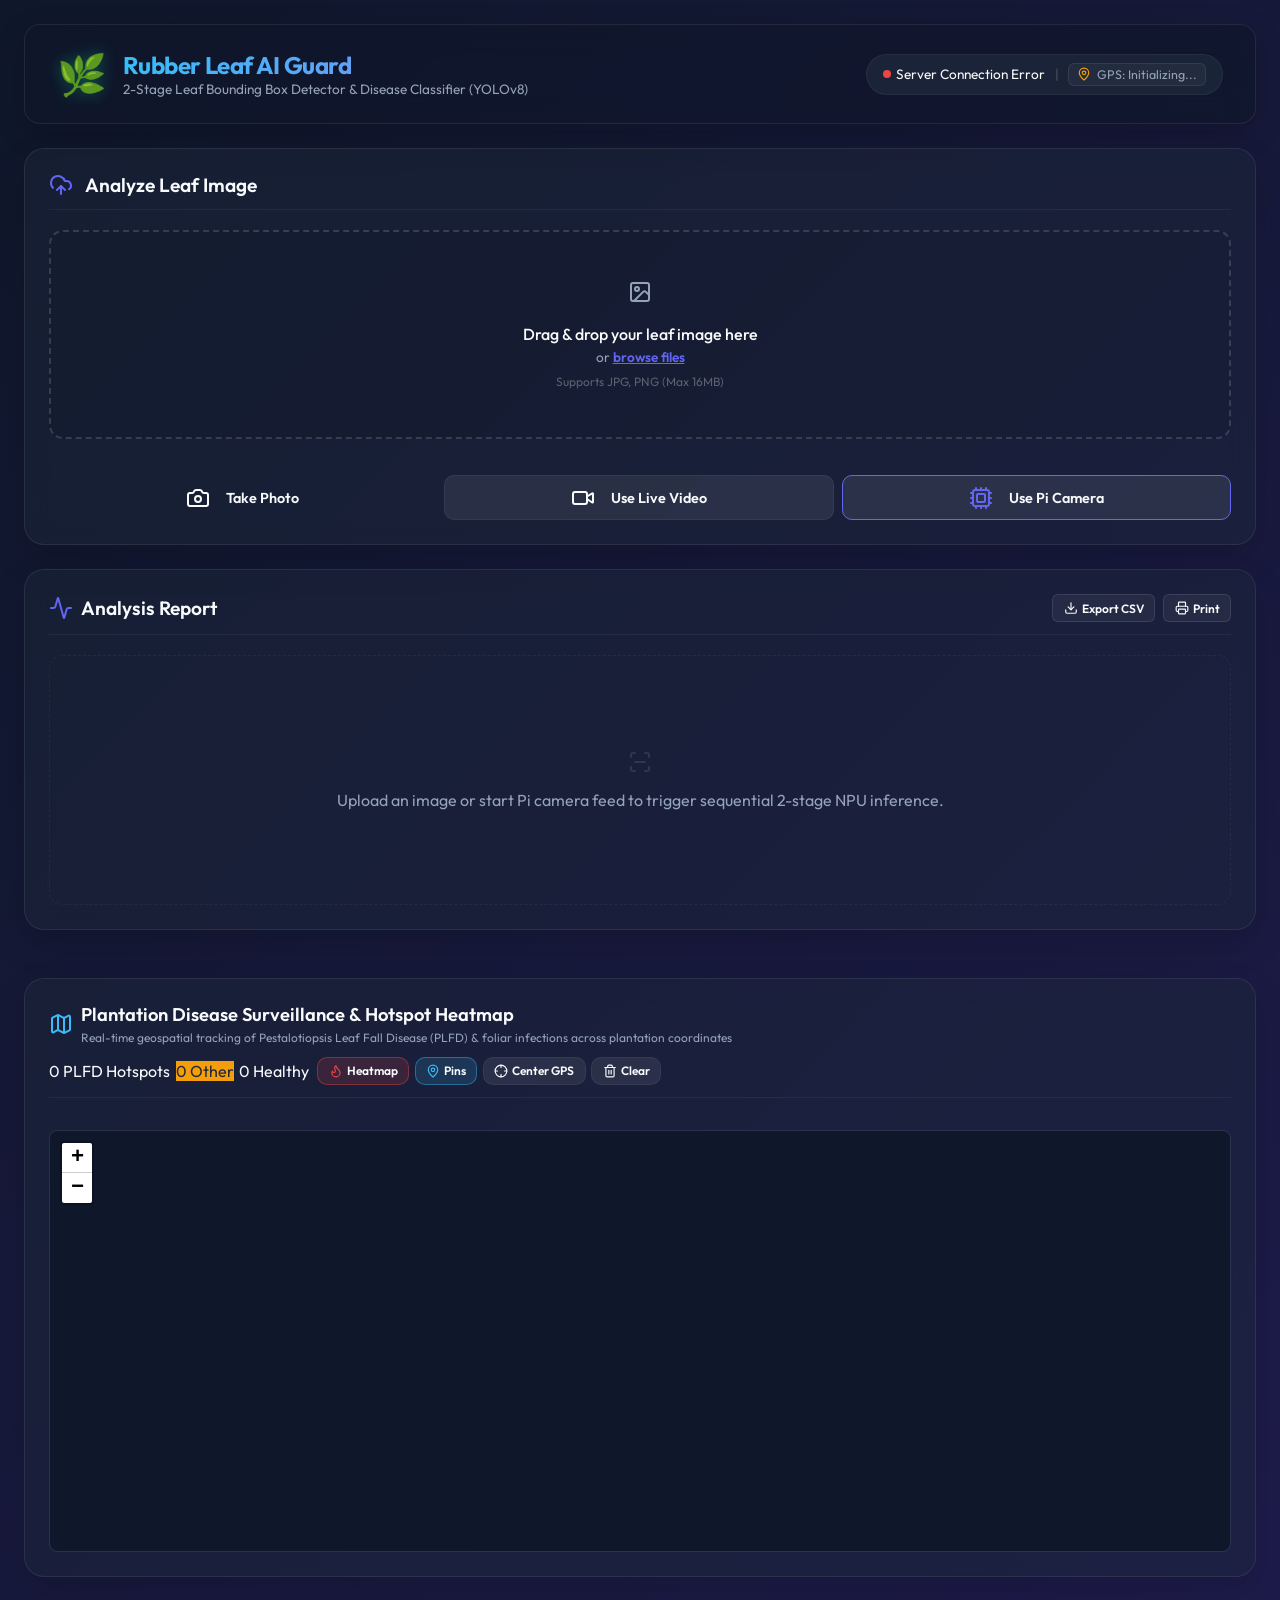
==== templates/index.html @ 8e81cf76 "feat: initial commit of two-stage rubber leaf disease detection and classification system" ====
<!DOCTYPE html>
<html lang="en">
<head>
    <meta charset="UTF-8">
    <meta name="viewport" content="width=device-width, initial-scale=1.0">
    <title>🌿 2-Stage Rubber Leaf Disease Detector & Classifier</title>
    <!-- Local Fonts -->
    <link rel="stylesheet" href="/static/fonts/fonts.css">
    <!-- Local Lucide Icons -->
    <script src="/static/js/lucide.min.js"></script>
    <link rel="stylesheet" href="/static/style.css">
    <!-- Local Leaflet Map & Heatmap CSS -->
    <link rel="stylesheet" href="/static/style-leaflet.css">
</head>
<body>
    <div class="app-container">
        <!-- Header -->
        <header class="header">
            <div class="logo-area">
                <div class="logo-icon">🌿</div>
                <div>
                    <h1>Rubber Leaf AI Guard</h1>
                    <p class="subtitle">2-Stage Leaf Bounding Box Detector & Disease Classifier (YOLOv8)</p>
                </div>
            </div>
            <div class="header-status" style="display: flex; gap: 0.6rem; align-items: center; flex-wrap: wrap;">
                <div style="display: flex; align-items: center; gap: 0.35rem;">
                    <span class="status-indicator" id="system-status-indicator"></span>
                    <span id="system-status-text">Checking model weights...</span>
                </div>
                <span style="color: rgba(255,255,255,0.2);">|</span>
                <div id="gps-status-pill" style="display: inline-flex; align-items: center; gap: 0.35rem; font-size: 0.78rem; padding: 3px 8px; border-radius: 6px; background: rgba(255,255,255,0.04); border: 1px solid rgba(255,255,255,0.08); color: var(--text-secondary);">
                    <i data-lucide="map-pin" id="gps-status-icon" style="width: 14px; height: 14px; color: #f59e0b;"></i>
                    <span id="gps-status-text">GPS: Initializing...</span>
                </div>
            </div>
        </header>

        <!-- Main Dashboard -->
        <main class="dashboard-grid">
            
            <!-- Left Card: Upload & Detection Overlay -->
            <section class="card glass upload-section">
                <div class="card-header">
                    <i data-lucide="upload-cloud" class="icon-accent"></i>
                    <h2>Analyze Leaf Image</h2>
                </div>
                
                <!-- Drag and drop zone -->
                <div class="dropzone" id="dropzone">
                    <input type="file" id="fileInput" accept="image/*" style="display: none;">
                    <div class="dropzone-content">
                        <i data-lucide="image" class="dropzone-icon"></i>
                        <p class="primary-text">Drag & drop your leaf image here</p>
                        <p class="secondary-text">or <span class="browse-btn">browse files</span></p>
                        <p class="file-limits">Supports JPG, PNG (Max 16MB)</p>
                    </div>
                </div>

                <!-- Camera Action Buttons -->
                <div class="camera-actions-panel" id="cameraActionsPanel" style="display: flex; gap: 0.5rem; flex-wrap: wrap; justify-content: center; margin-top: 1rem; width: 100%;">
                    <label class="btn btn-primary" for="cameraInput" style="cursor: pointer; margin: 0; display: inline-flex; align-items: center; justify-content: center; flex: 1; min-width: 130px;">
                        <i data-lucide="camera" style="margin-right: 0.5rem;"></i> Take Photo
                    </label>
                    <input type="file" id="cameraInput" accept="image/*" capture="environment" style="display: none;">
                    
                    <button type="button" class="btn btn-secondary" id="startCameraBtn" style="margin: 0; display: inline-flex; align-items: center; justify-content: center; flex: 1; min-width: 130px;">
                        <i data-lucide="video" style="margin-right: 0.5rem;"></i> Use Live Video
                    </button>
                    
                    <button type="button" class="btn btn-secondary" id="startPiCameraBtn" style="margin: 0; display: inline-flex; align-items: center; justify-content: center; flex: 1; min-width: 130px; border-color: var(--accent-color);">
                        <i data-lucide="cpu" style="margin-right: 0.5rem; color: var(--accent-color);"></i> Use Pi Camera
                    </button>
                </div>

                <!-- Raspberry Pi Physical Camera Feed -->
                <div class="camera-container hidden" id="piCameraContainer" style="margin-top: 1rem;">
                    <div class="video-wrapper" id="piVideoWrapper" style="position: relative; overflow: hidden; border-radius: 8px; border: 1px solid rgba(255, 255, 255, 0.1);">
                        <img id="piCameraStream" src="" alt="Pi Camera Stream" style="width: 100%; max-height: 600px; display: block; background: #000; min-height: 360px; object-fit: contain;">
                        <canvas id="piVideoCanvas" style="position: absolute; top: 0; left: 0; pointer-events: none; width: 100%; height: 100%; z-index: 10;"></canvas>
                        <!-- Floating HUD Overlay -->
                        <div id="piCameraHud" style="position: absolute; top: 10px; right: 10px; background: rgba(15, 23, 42, 0.75); border: 1px solid rgba(255,255,255,0.1); border-radius: 6px; padding: 4px 8px; font-family: monospace; font-size: 0.75rem; color: #10b981; z-index: 20; display: flex; align-items: center; gap: 0.35rem; font-weight: bold;">
                            <span class="animate-pulse" style="width: 6px; height: 6px; background: #10b981; border-radius: 50%;"></span>
                            <span>LIVE</span>
                            <span style="color: rgba(255,255,255,0.4);">|</span>
                            <span id="piCameraFpsText">-- FPS</span>
                        </div>
                    </div>
                    <div class="camera-controls" style="margin-top: 0.75rem; display: flex; gap: 0.5rem; justify-content: center; flex-wrap: wrap;">
                        <button type="button" class="btn btn-secondary" id="togglePiFullscreenBtn">
                            <i data-lucide="maximize" style="margin-right: 0.5rem;"></i> Fullscreen
                        </button>
                        <button type="button" class="btn btn-secondary" id="togglePiAutoDetectBtn">
                            <i data-lucide="play" style="margin-right: 0.5rem;"></i> Start Auto-Detect
                        </button>
                        <button type="button" class="btn btn-primary" id="capturePiBtn">
                            <i data-lucide="aperture" style="margin-right: 0.5rem;"></i> Capture from Pi
                        </button>
                        <button type="button" class="btn btn-secondary" id="stopPiCameraBtn">
                            Close Pi Feed
                        </button>
                    </div>
                    
                    <!-- Sensitivity Slider Bar -->
                    <div class="stream-settings-bar" style="margin-top: 0.75rem; display: flex; align-items: center; justify-content: space-between; background: rgba(255,255,255,0.03); border: 1px solid rgba(255,255,255,0.07); border-radius: 8px; padding: 0.5rem 0.85rem; flex-wrap: wrap; gap: 0.75rem; font-size: 0.8rem;">
                        <div style="display: flex; align-items: center; gap: 0.5rem; flex: 1; min-width: 220px;">
                            <i data-lucide="sliders" style="width: 16px; height: 16px; color: var(--accent-color);"></i>
                            <label for="confThreshold" style="white-space: nowrap; color: var(--text-secondary);">Leaf Sensitivity:</label>
                            <input type="range" id="confThreshold" min="0.05" max="0.75" step="0.05" value="0.15" style="flex: 1; accent-color: var(--accent-color); cursor: pointer;">
                            <span id="confVal" style="font-family: monospace; font-weight: bold; color: var(--accent-color); min-width: 38px;">0.15</span>
                        </div>
                    </div>
                </div>

                <!-- Live Camera Feed -->
                <div class="camera-container hidden" id="cameraContainer">
                    <div id="cameraErrorMsg" class="camera-error hidden"></div>
                    <div class="video-wrapper" id="videoWrapper" style="position: relative;">
                        <video id="videoFeed" autoplay playsinline></video>
                        <canvas id="videoCanvas" style="position: absolute; top: 0; left: 0; pointer-events: none; width: 100%; height: 100%; z-index: 10;"></canvas>
                    </div>
                    <div class="camera-controls">
                        <button type="button" class="btn btn-secondary" id="toggleFullscreenBtn">
                            <i data-lucide="maximize"></i> Fullscreen
                        </button>
                        <button type="button" class="btn btn-secondary" id="toggleLiveDetectBtn">
                            <i data-lucide="play"></i> Start Auto-Detect
                        </button>
                        <button type="button" class="btn btn-primary" id="captureBtn">
                            <i data-lucide="aperture"></i> Capture Leaf
                        </button>
                        <button type="button" class="btn btn-secondary" id="stopCameraBtn">
                            Cancel
                        </button>
                    </div>
                </div>

                <!-- Live Preview & Bounding Box Canvas -->
                <div class="preview-container hidden" id="previewContainer">
                    <div class="image-overlay-wrapper">
                        <img id="imagePreview" src="" alt="Original Leaf" style="display: block;">
                        <canvas id="bboxCanvas" style="position: absolute; top: 0; left: 0; pointer-events: none;"></canvas>
                    </div>
                    <button class="btn btn-secondary remove-btn" id="removeBtn">
                        <i data-lucide="trash-2"></i> Remove image
                    </button>
                </div>
            </section>

            <!-- Right Card: Inference & Crops Results -->
            <section class="card glass results-section">
                <div class="card-header" style="display: flex; justify-content: space-between; align-items: center; width: 100%; flex-wrap: wrap; gap: 0.5rem;">
                    <div style="display: flex; align-items: center; gap: 0.5rem;">
                        <i data-lucide="activity" class="icon-accent"></i>
                        <h2>Analysis Report</h2>
                    </div>
                    <div class="report-actions-bar" style="display: flex; gap: 0.5rem;">
                        <button type="button" class="btn btn-secondary" id="exportCsvBtn" title="Export session history to CSV" style="padding: 0.35rem 0.65rem; font-size: 0.75rem; display: inline-flex; align-items: center; gap: 0.25rem; margin: 0; background: rgba(255,255,255,0.05); border: 1px solid rgba(255,255,255,0.1); border-radius: 6px; cursor: pointer;">
                            <i data-lucide="download" style="width: 14px; height: 14px;"></i> Export CSV
                        </button>
                        <button type="button" class="btn btn-secondary" id="printReportBtn" title="Print current report" style="padding: 0.35rem 0.65rem; font-size: 0.75rem; display: inline-flex; align-items: center; gap: 0.25rem; margin: 0; background: rgba(255,255,255,0.05); border: 1px solid rgba(255,255,255,0.1); border-radius: 6px; cursor: pointer;">
                            <i data-lucide="printer" style="width: 14px; height: 14px;"></i> Print
                        </button>
                    </div>
                </div>
                
                <div class="results-placeholder" id="resultsPlaceholder">
                    <i data-lucide="scan-line" class="placeholder-icon animate-pulse"></i>
                    <p>Upload an image or start Pi camera feed to trigger sequential 2-stage NPU inference.</p>
                </div>

                <div class="results-content hidden" id="resultsContent">
                    <!-- Dynamic Summary Banner -->
                    <div class="diagnosis-summary-banner" id="diagnosisSummaryBanner">
                        <div class="summary-details">
                            <span class="label">Detection Summary</span>
                            <span class="value" id="summaryTotalText">0 Leaves Detected</span>
                        </div>
                        <div class="summary-stats-badges" id="summaryStatsBadges">
                            <!-- Populated by JS -->
                        </div>
                    </div>

                    <!-- Real-Time Hardware Performance Telemetry -->
                    <div class="telemetry-banner" id="telemetryBanner" style="display: flex; gap: 0.75rem; margin-top: 0.75rem; padding: 0.75rem 1rem; border-radius: 8px; background: rgba(255,255,255,0.03); border: 1px solid rgba(255,255,255,0.05); font-size: 0.8rem; flex-wrap: wrap;">
                        <div style="display: flex; align-items: center; gap: 0.25rem; color: var(--accent-color); font-weight: 600; width: 100%; margin-bottom: 0.25rem;">
                            <i data-lucide="gauge" style="width: 14px; height: 14px; color: var(--accent-color);"></i>
                            <span style="color: var(--accent-color); font-weight: 600;">Edge Telemetry (Hailo-8L NPU)</span>
                        </div>
                        <div class="telemetry-item" style="flex: 1; min-width: 80px;">
                            <span style="color: var(--text-secondary); display: block; font-size: 0.7rem; text-transform: uppercase; letter-spacing: 0.5px;">Stage 1 (Detect)</span>
                            <strong id="telemetryDetText" style="color: var(--text-primary); font-size: 0.9rem;">-- ms</strong>
                        </div>
                        <div class="telemetry-item" style="flex: 1; min-width: 80px; border-left: 1px solid rgba(255,255,255,0.08); padding-left: 0.75rem;">
                            <span style="color: var(--text-secondary); display: block; font-size: 0.7rem; text-transform: uppercase; letter-spacing: 0.5px;">Stage 2 (Classify)</span>
                            <strong id="telemetryClsText" style="color: var(--text-primary); font-size: 0.9rem;">-- ms</strong>
                        </div>
                        <div class="telemetry-item" style="flex: 1; min-width: 80px; border-left: 1px solid rgba(255,255,255,0.08); padding-left: 0.75rem;">
                            <span style="color: var(--text-secondary); display: block; font-size: 0.7rem; text-transform: uppercase; letter-spacing: 0.5px;">Total Latency</span>
                            <strong id="telemetryTotalText" style="color: var(--healthy-color); font-size: 0.9rem;">-- ms</strong>
                        </div>
                        <div class="telemetry-item" style="flex: 1; min-width: 80px; border-left: 1px solid rgba(255,255,255,0.08); padding-left: 0.75rem;">
                            <span style="color: var(--text-secondary); display: block; font-size: 0.7rem; text-transform: uppercase; letter-spacing: 0.5px;">Stream Rate</span>
                            <strong id="telemetryFpsText" style="color: #38bdf8; font-size: 0.9rem;">-- FPS</strong>
                        </div>
                    </div>

                    <!-- Geotagging & Field Location Banner -->
                    <div class="location-banner hidden" id="reportLocationBanner" style="display: flex; gap: 0.75rem; margin-top: 0.75rem; padding: 0.65rem 1rem; border-radius: 8px; background: rgba(56, 189, 248, 0.06); border: 1px solid rgba(56, 189, 248, 0.2); font-size: 0.8rem; align-items: center; justify-content: space-between; flex-wrap: wrap;">
                        <div style="display: flex; align-items: center; gap: 0.5rem;">
                            <i data-lucide="map-pin" style="width: 16px; height: 16px; color: #38bdf8;"></i>
                            <div>
                                <span style="color: var(--text-secondary); font-size: 0.7rem; display: block; text-transform: uppercase; letter-spacing: 0.5px;">Field Coordinates</span>
                                <strong id="reportLocationCoords" style="color: #f8fafc; font-family: monospace; font-size: 0.85rem;">--</strong>
                                <span id="reportLocationSource" style="font-size: 0.7rem; color: #38bdf8; margin-left: 0.4rem; background: rgba(56, 189, 248, 0.15); padding: 1px 6px; border-radius: 4px;"></span>
                            </div>
                        </div>
                        <a id="reportLocationMapLink" href="#" target="_blank" rel="noopener noreferrer" style="display: inline-flex; align-items: center; gap: 0.35rem; color: #38bdf8; font-size: 0.78rem; text-decoration: none; font-weight: 500; background: rgba(56, 189, 248, 0.1); padding: 0.35rem 0.65rem; border-radius: 6px; border: 1px solid rgba(56, 189, 248, 0.25); transition: all 0.2s ease;">
                            <span>View on Maps</span>
                            <i data-lucide="external-link" style="width: 12px; height: 12px;"></i>
                        </a>
                    </div>

                    <!-- Dynamic List of Leaf Diagnoses -->
                    <div class="multi-results-container" id="multiResultsContainer">
                        <!-- Populated by JS -->
                    </div>
                </div>
            </section>
        </main>

        <!-- Plantation Geospatial Heatmap Card -->
        <section class="card glass map-section" style="margin-top: 1.5rem; width: 100%;">
            <div class="card-header" style="display: flex; justify-content: space-between; align-items: center; width: 100%; flex-wrap: wrap; gap: 0.75rem;">
                <div style="display: flex; align-items: center; gap: 0.5rem;">
                    <i data-lucide="map" class="icon-accent" style="color: #38bdf8;"></i>
                    <div>
                        <h2 style="font-size: 1.15rem; margin: 0;">Plantation Disease Surveillance & Hotspot Heatmap</h2>
                        <p style="color: var(--text-secondary); font-size: 0.75rem; margin: 0.2rem 0 0 0;">
                            Real-time geospatial tracking of Pestalotiopsis Leaf Fall Disease (PLFD) & foliar infections across plantation coordinates
                        </p>
                    </div>
                </div>
                
                <!-- Map Layer Controls & Quick Stats -->
                <div class="map-controls-bar" style="display: flex; gap: 0.5rem; align-items: center; flex-wrap: wrap;">
                    <div class="map-stat-badges" style="display: flex; gap: 0.35rem;">
                        <span class="badge plfd" id="mapStatPlfd">0 PLFD Hotspots</span>
                        <span class="badge warning" id="mapStatOther" style="background-color: #f59e0b; color: #1e293b;">0 Other</span>
                        <span class="badge healthy" id="mapStatHealthy">0 Healthy</span>
                    </div>
                    
                    <div style="display: flex; gap: 0.35rem;">
                        <button type="button" class="btn btn-secondary active" id="toggleHeatmapBtn" style="padding: 0.35rem 0.65rem; font-size: 0.75rem; display: inline-flex; align-items: center; gap: 0.25rem; background: rgba(239, 68, 68, 0.15); border-color: rgba(239, 68, 68, 0.4);">
                            <i data-lucide="flame" style="width: 14px; height: 14px; color: #ef4444;"></i> Heatmap
                        </button>
                        <button type="button" class="btn btn-secondary active" id="togglePinsBtn" style="padding: 0.35rem 0.65rem; font-size: 0.75rem; display: inline-flex; align-items: center; gap: 0.25rem; background: rgba(56, 189, 248, 0.15); border-color: rgba(56, 189, 248, 0.4);">
                            <i data-lucide="map-pin" style="width: 14px; height: 14px; color: #38bdf8;"></i> Pins
                        </button>
                        <button type="button" class="btn btn-secondary" id="recenterMapBtn" title="Center on Current GPS" style="padding: 0.35rem 0.65rem; font-size: 0.75rem; display: inline-flex; align-items: center; gap: 0.25rem;">
                            <i data-lucide="crosshair" style="width: 14px; height: 14px;"></i> Center GPS
                        </button>
                        <button type="button" class="btn btn-secondary" id="clearMapBtn" title="Clear Map Markers" style="padding: 0.35rem 0.65rem; font-size: 0.75rem; display: inline-flex; align-items: center; gap: 0.25rem;">
                            <i data-lucide="trash-2" style="width: 14px; height: 14px;"></i> Clear
                        </button>
                    </div>
                </div>
            </div>
            
            <div style="position: relative; width: 100%; border-radius: 8px; overflow: hidden; border: 1px solid rgba(255, 255, 255, 0.08); margin-top: 0.75rem;">
                <div id="plantationMap" style="width: 100%; height: 420px; background: #0f172a; border-radius: 8px; z-index: 1;"></div>
                
                <!-- Offline Fallback Banner on Map -->
                <div id="mapOfflineNotice" style="position: absolute; bottom: 8px; left: 8px; z-index: 999; background: rgba(15, 23, 42, 0.85); backdrop-filter: blur(4px); border: 1px solid rgba(255,255,255,0.1); border-radius: 6px; padding: 4px 8px; font-size: 0.7rem; color: var(--text-secondary); display: flex; align-items: center; gap: 0.35rem;">
                    <i data-lucide="satellite" style="width: 12px; height: 12px; color: #38bdf8;"></i>
                    <span>Offline Vector Grid (Tiles stream when online)</span>
                </div>
            </div>
        </section>
    </div>

    <!-- Initialize icons -->
    <script>
        lucide.createIcons();
    </script>
    <!-- Leaflet & Heatmap Engine -->
    <script src="/static/js/leaflet.js"></script>
    <script src="/static/js/leaflet-heat.js"></script>
    <script src="/static/app.js"></script>
</body>
</html>
---- static/fonts/fonts.css ----
/* latin-ext */
@font-face {
  font-family: 'Outfit';
  font-style: normal;
  font-weight: 300;
  font-display: swap;
  src: url(/static/fonts/outfit_QGYvz_MVcBeNP4NJuktqQ4E.woff2) format('woff2');
  unicode-range: U+0100-02BA, U+02BD-02C5, U+02C7-02CC, U+02CE-02D7, U+02DD-02FF, U+0304, U+0308, U+0329, U+1D00-1DBF, U+1E00-1E9F, U+1EF2-1EFF, U+2020, U+20A0-20AB, U+20AD-20C0, U+2113, U+2C60-2C7F, U+A720-A7FF;
}
/* latin */
@font-face {
  font-family: 'Outfit';
  font-style: normal;
  font-weight: 300;
  font-display: swap;
  src: url(/static/fonts/outfit_QGYvz_MVcBeNP4NJtEtq.woff2) format('woff2');
  unicode-range: U+0000-00FF, U+0131, U+0152-0153, U+02BB-02BC, U+02C6, U+02DA, U+02DC, U+0304, U+0308, U+0329, U+2000-206F, U+20AC, U+2122, U+2191, U+2193, U+2212, U+2215, U+FEFF, U+FFFD;
}
/* latin-ext */
@font-face {
  font-family: 'Outfit';
  font-style: normal;
  font-weight: 400;
  font-display: swap;
  src: url(/static/fonts/outfit_QGYvz_MVcBeNP4NJuktqQ4E.woff2) format('woff2');
  unicode-range: U+0100-02BA, U+02BD-02C5, U+02C7-02CC, U+02CE-02D7, U+02DD-02FF, U+0304, U+0308, U+0329, U+1D00-1DBF, U+1E00-1E9F, U+1EF2-1EFF, U+2020, U+20A0-20AB, U+20AD-20C0, U+2113, U+2C60-2C7F, U+A720-A7FF;
}
/* latin */
@font-face {
  font-family: 'Outfit';
  font-style: normal;
  font-weight: 400;
  font-display: swap;
  src: url(/static/fonts/outfit_QGYvz_MVcBeNP4NJtEtq.woff2) format('woff2');
  unicode-range: U+0000-00FF, U+0131, U+0152-0153, U+02BB-02BC, U+02C6, U+02DA, U+02DC, U+0304, U+0308, U+0329, U+2000-206F, U+20AC, U+2122, U+2191, U+2193, U+2212, U+2215, U+FEFF, U+FFFD;
}
/* latin-ext */
@font-face {
  font-family: 'Outfit';
  font-style: normal;
  font-weight: 500;
  font-display: swap;
  src: url(/static/fonts/outfit_QGYvz_MVcBeNP4NJuktqQ4E.woff2) format('woff2');
  unicode-range: U+0100-02BA, U+02BD-02C5, U+02C7-02CC, U+02CE-02D7, U+02DD-02FF, U+0304, U+0308, U+0329, U+1D00-1DBF, U+1E00-1E9F, U+1EF2-1EFF, U+2020, U+20A0-20AB, U+20AD-20C0, U+2113, U+2C60-2C7F, U+A720-A7FF;
}
/* latin */
@font-face {
  font-family: 'Outfit';
  font-style: normal;
  font-weight: 500;
  font-display: swap;
  src: url(/static/fonts/outfit_QGYvz_MVcBeNP4NJtEtq.woff2) format('woff2');
  unicode-range: U+0000-00FF, U+0131, U+0152-0153, U+02BB-02BC, U+02C6, U+02DA, U+02DC, U+0304, U+0308, U+0329, U+2000-206F, U+20AC, U+2122, U+2191, U+2193, U+2212, U+2215, U+FEFF, U+FFFD;
}
/* latin-ext */
@font-face {
  font-family: 'Outfit';
  font-style: normal;
  font-weight: 600;
  font-display: swap;
  src: url(/static/fonts/outfit_QGYvz_MVcBeNP4NJuktqQ4E.woff2) format('woff2');
  unicode-range: U+0100-02BA, U+02BD-02C5, U+02C7-02CC, U+02CE-02D7, U+02DD-02FF, U+0304, U+0308, U+0329, U+1D00-1DBF, U+1E00-1E9F, U+1EF2-1EFF, U+2020, U+20A0-20AB, U+20AD-20C0, U+2113, U+2C60-2C7F, U+A720-A7FF;
}
/* latin */
@font-face {
  font-family: 'Outfit';
  font-style: normal;
  font-weight: 600;
  font-display: swap;
  src: url(/static/fonts/outfit_QGYvz_MVcBeNP4NJtEtq.woff2) format('woff2');
  unicode-range: U+0000-00FF, U+0131, U+0152-0153, U+02BB-02BC, U+02C6, U+02DA, U+02DC, U+0304, U+0308, U+0329, U+2000-206F, U+20AC, U+2122, U+2191, U+2193, U+2212, U+2215, U+FEFF, U+FFFD;
}
/* latin-ext */
@font-face {
  font-family: 'Outfit';
  font-style: normal;
  font-weight: 700;
  font-display: swap;
  src: url(/static/fonts/outfit_QGYvz_MVcBeNP4NJuktqQ4E.woff2) format('woff2');
  unicode-range: U+0100-02BA, U+02BD-02C5, U+02C7-02CC, U+02CE-02D7, U+02DD-02FF, U+0304, U+0308, U+0329, U+1D00-1DBF, U+1E00-1E9F, U+1EF2-1EFF, U+2020, U+20A0-20AB, U+20AD-20C0, U+2113, U+2C60-2C7F, U+A720-A7FF;
}
/* latin */
@font-face {
  font-family: 'Outfit';
  font-style: normal;
  font-weight: 700;
  font-display: swap;
  src: url(/static/fonts/outfit_QGYvz_MVcBeNP4NJtEtq.woff2) format('woff2');
  unicode-range: U+0000-00FF, U+0131, U+0152-0153, U+02BB-02BC, U+02C6, U+02DA, U+02DC, U+0304, U+0308, U+0329, U+2000-206F, U+20AC, U+2122, U+2191, U+2193, U+2212, U+2215, U+FEFF, U+FFFD;
}
/* vietnamese */
@font-face {
  font-family: 'Space Grotesk';
  font-style: normal;
  font-weight: 400;
  font-display: swap;
  src: url(/static/fonts/spacegrotesk_V8mDoQDjQSkFtoMM3T6r8E7mPb54C-s0.woff2) format('woff2');
  unicode-range: U+0102-0103, U+0110-0111, U+0128-0129, U+0168-0169, U+01A0-01A1, U+01AF-01B0, U+0300-0301, U+0303-0304, U+0308-0309, U+0323, U+0329, U+1EA0-1EF9, U+20AB;
}
/* latin-ext */
@font-face {
  font-family: 'Space Grotesk';
  font-style: normal;
  font-weight: 400;
  font-display: swap;
  src: url(/static/fonts/spacegrotesk_V8mDoQDjQSkFtoMM3T6r8E7mPb94C-s0.woff2) format('woff2');
  unicode-range: U+0100-02BA, U+02BD-02C5, U+02C7-02CC, U+02CE-02D7, U+02DD-02FF, U+0304, U+0308, U+0329, U+1D00-1DBF, U+1E00-1E9F, U+1EF2-1EFF, U+2020, U+20A0-20AB, U+20AD-20C0, U+2113, U+2C60-2C7F, U+A720-A7FF;
}
/* latin */
@font-face {
  font-family: 'Space Grotesk';
  font-style: normal;
  font-weight: 400;
  font-display: swap;
  src: url(/static/fonts/spacegrotesk_V8mDoQDjQSkFtoMM3T6r8E7mPbF4Cw.woff2) format('woff2');
  unicode-range: U+0000-00FF, U+0131, U+0152-0153, U+02BB-02BC, U+02C6, U+02DA, U+02DC, U+0304, U+0308, U+0329, U+2000-206F, U+20AC, U+2122, U+2191, U+2193, U+2212, U+2215, U+FEFF, U+FFFD;
}
/* vietnamese */
@font-face {
  font-family: 'Space Grotesk';
  font-style: normal;
  font-weight: 500;
  font-display: swap;
  src: url(/static/fonts/spacegrotesk_V8mDoQDjQSkFtoMM3T6r8E7mPb54C-s0.woff2) format('woff2');
  unicode-range: U+0102-0103, U+0110-0111, U+0128-0129, U+0168-0169, U+01A0-01A1, U+01AF-01B0, U+0300-0301, U+0303-0304, U+0308-0309, U+0323, U+0329, U+1EA0-1EF9, U+20AB;
}
/* latin-ext */
@font-face {
  font-family: 'Space Grotesk';
  font-style: normal;
  font-weight: 500;
  font-display: swap;
  src: url(/static/fonts/spacegrotesk_V8mDoQDjQSkFtoMM3T6r8E7mPb94C-s0.woff2) format('woff2');
  unicode-range: U+0100-02BA, U+02BD-02C5, U+02C7-02CC, U+02CE-02D7, U+02DD-02FF, U+0304, U+0308, U+0329, U+1D00-1DBF, U+1E00-1E9F, U+1EF2-1EFF, U+2020, U+20A0-20AB, U+20AD-20C0, U+2113, U+2C60-2C7F, U+A720-A7FF;
}
/* latin */
@font-face {
  font-family: 'Space Grotesk';
  font-style: normal;
  font-weight: 500;
  font-display: swap;
  src: url(/static/fonts/spacegrotesk_V8mDoQDjQSkFtoMM3T6r8E7mPbF4Cw.woff2) format('woff2');
  unicode-range: U+0000-00FF, U+0131, U+0152-0153, U+02BB-02BC, U+02C6, U+02DA, U+02DC, U+0304, U+0308, U+0329, U+2000-206F, U+20AC, U+2122, U+2191, U+2193, U+2212, U+2215, U+FEFF, U+FFFD;
}
/* vietnamese */
@font-face {
  font-family: 'Space Grotesk';
  font-style: normal;
  font-weight: 700;
  font-display: swap;
  src: url(/static/fonts/spacegrotesk_V8mDoQDjQSkFtoMM3T6r8E7mPb54C-s0.woff2) format('woff2');
  unicode-range: U+0102-0103, U+0110-0111, U+0128-0129, U+0168-0169, U+01A0-01A1, U+01AF-01B0, U+0300-0301, U+0303-0304, U+0308-0309, U+0323, U+0329, U+1EA0-1EF9, U+20AB;
}
/* latin-ext */
@font-face {
  font-family: 'Space Grotesk';
  font-style: normal;
  font-weight: 700;
  font-display: swap;
  src: url(/static/fonts/spacegrotesk_V8mDoQDjQSkFtoMM3T6r8E7mPb94C-s0.woff2) format('woff2');
  unicode-range: U+0100-02BA, U+02BD-02C5, U+02C7-02CC, U+02CE-02D7, U+02DD-02FF, U+0304, U+0308, U+0329, U+1D00-1DBF, U+1E00-1E9F, U+1EF2-1EFF, U+2020, U+20A0-20AB, U+20AD-20C0, U+2113, U+2C60-2C7F, U+A720-A7FF;
}
/* latin */
@font-face {
  font-family: 'Space Grotesk';
  font-style: normal;
  font-weight: 700;
  font-display: swap;
  src: url(/static/fonts/spacegrotesk_V8mDoQDjQSkFtoMM3T6r8E7mPbF4Cw.woff2) format('woff2');
  unicode-range: U+0000-00FF, U+0131, U+0152-0153, U+02BB-02BC, U+02C6, U+02DA, U+02DC, U+0304, U+0308, U+0329, U+2000-206F, U+20AC, U+2122, U+2191, U+2193, U+2212, U+2215, U+FEFF, U+FFFD;
}
---- static/style.css ----
/* Style definitions for the Rubber Leaf AI Guard Dashboard */

:root {
    --bg-gradient: linear-gradient(135deg, #0f172a 0%, #1e1b4b 100%);
    --card-bg: rgba(30, 41, 59, 0.45);
    --card-border: rgba(255, 255, 255, 0.08);
    --text-primary: #f8fafc;
    --text-secondary: #94a3b8;
    --accent-color: #6366f1;
    --accent-hover: #4f46e5;
    
    --healthy-color: #10b981;
    --diseased-color: #ef4444;
    --plfd-color: #f59e0b;
    --glow-healthy: 0 0 15px rgba(16, 185, 129, 0.25);
    --glow-diseased: 0 0 15px rgba(239, 68, 68, 0.25);
    
    --font-sans: 'Outfit', -apple-system, BlinkMacSystemFont, "Segoe UI", Roboto, sans-serif;
    --font-mono: 'Space Grotesk', monospace;
}

* {
    box-sizing: border-box;
    margin: 0;
    padding: 0;
}

body {
    background: var(--bg-gradient);
    color: var(--text-primary);
    font-family: var(--font-sans);
    min-height: 100vh;
    padding: 1.5rem;
    overflow-x: hidden;
}

.app-container {
    max-width: 1440px;
    margin: 0 auto;
    display: flex;
    flex-direction: column;
    gap: 1.5rem;
}

/* Header styling */
.header {
    display: flex;
    justify-content: space-between;
    align-items: center;
    padding: 1.5rem 2rem;
    background: rgba(15, 23, 42, 0.6);
    border: 1px solid var(--card-border);
    backdrop-filter: blur(16px);
    -webkit-backdrop-filter: blur(16px);
    border-radius: 16px;
    box-shadow: 0 10px 30px rgba(0, 0, 0, 0.2);
}

.logo-area {
    display: flex;
    align-items: center;
    gap: 1rem;
}

.logo-icon {
    font-size: 2.5rem;
    filter: drop-shadow(0 0 8px rgba(16, 185, 129, 0.4));
}

.header h1 {
    font-size: 1.5rem;
    font-weight: 700;
    letter-spacing: -0.025em;
    background: linear-gradient(90deg, #38bdf8, #818cf8);
    -webkit-background-clip: text;
    -webkit-text-fill-color: transparent;
}

.header .subtitle {
    font-size: 0.85rem;
    color: var(--text-secondary);
}

.header-status {
    display: flex;
    align-items: center;
    gap: 0.5rem;
    font-size: 0.85rem;
    background: rgba(30, 41, 59, 0.8);
    padding: 0.5rem 1rem;
    border-radius: 9999px;
    border: 1px solid rgba(255, 255, 255, 0.05);
}

.status-indicator {
    width: 8px;
    height: 8px;
    border-radius: 50%;
    background-color: #ef4444; /* Default: Red/Disconnected */
}

.status-indicator.ready {
    background-color: var(--healthy-color);
    box-shadow: 0 0 8px var(--healthy-color);
}

.status-indicator.training {
    background-color: var(--plfd-color);
    box-shadow: 0 0 8px var(--plfd-color);
    animation: pulse 1.5s infinite;
}

/* Dashboard Grid */
.dashboard-grid {
    display: grid;
    grid-template-columns: 1fr;
    gap: 1.5rem;
}

/* Card Styling */
.card {
    border-radius: 20px;
    border: 1px solid var(--card-border);
    padding: 1.5rem;
    display: flex;
    flex-direction: column;
    gap: 1.25rem;
    box-shadow: 0 15px 35px rgba(0, 0, 0, 0.15);
    transition: transform 0.3s ease, box-shadow 0.3s ease;
}

.card.glass {
    background: var(--card-bg);
    backdrop-filter: blur(12px);
    -webkit-backdrop-filter: blur(12px);
}

.card:hover {
    box-shadow: 0 20px 40px rgba(0, 0, 0, 0.25);
}

.card-header {
    display: flex;
    align-items: center;
    gap: 0.75rem;
    border-bottom: 1px solid rgba(255, 255, 255, 0.05);
    padding-bottom: 0.75rem;
}

.card-header h2 {
    font-size: 1.2rem;
    font-weight: 600;
    color: var(--text-primary);
}

.icon-accent {
    color: var(--accent-color);
}

/* Buttons */
.btn {
    display: inline-flex;
    align-items: center;
    gap: 0.5rem;
    padding: 0.6rem 1.2rem;
    border-radius: 10px;
    font-family: var(--font-sans);
    font-weight: 600;
    font-size: 0.9rem;
    cursor: pointer;
    border: none;
    transition: all 0.2s ease;
}

.btn-secondary {
    background: rgba(255, 255, 255, 0.08);
    color: var(--text-primary);
    border: 1px solid rgba(255, 255, 255, 0.05);
}

.btn-secondary:hover {
    background: rgba(255, 255, 255, 0.15);
}

/* Upload Section */
.dropzone {
    border: 2px dashed rgba(255, 255, 255, 0.15);
    border-radius: 14px;
    padding: 3rem 1.5rem;
    text-align: center;
    cursor: pointer;
    background: rgba(15, 23, 42, 0.2);
    transition: all 0.2s ease;
}

.dropzone:hover, .dropzone.dragover {
    border-color: var(--accent-color);
    background: rgba(99, 102, 241, 0.05);
}

.dropzone-icon {
    font-size: 2.5rem;
    color: var(--text-secondary);
    margin-bottom: 1rem;
}

.dropzone .primary-text {
    font-size: 1rem;
    font-weight: 500;
    margin-bottom: 0.25rem;
}

.dropzone .secondary-text {
    font-size: 0.85rem;
    color: var(--text-secondary);
    margin-bottom: 0.5rem;
}

.dropzone .browse-btn {
    color: var(--accent-color);
    text-decoration: underline;
    font-weight: 600;
}

.dropzone .file-limits {
    font-size: 0.75rem;
    color: rgba(255, 255, 255, 0.3);
}

.preview-container {
    display: flex;
    flex-direction: column;
    gap: 1.25rem;
    align-items: center;
}

.image-overlay-wrapper {
    position: relative;
    max-width: 100%;
    border-radius: 12px;
    overflow: hidden;
    border: 1px solid rgba(255, 255, 255, 0.1);
    background: rgba(0,0,0,0.2);
}

.image-overlay-wrapper img {
    max-width: 100%;
    max-height: 600px;
    display: block;
    object-fit: contain;
}

.remove-btn {
    width: fit-content;
}

.hidden {
    display: none !important;
}

/* Results Section */
.results-placeholder {
    display: flex;
    flex-direction: column;
    align-items: center;
    justify-content: center;
    text-align: center;
    padding: 4rem 1.5rem;
    color: var(--text-secondary);
    gap: 1rem;
    border: 1px dashed rgba(255, 255, 255, 0.05);
    border-radius: 14px;
    min-height: 250px;
}

.placeholder-icon {
    font-size: 3rem;
    color: rgba(255, 255, 255, 0.1);
}

.results-content {
    display: flex;
    flex-direction: column;
    gap: 1.25rem;
}

.diagnosis-banner {
    display: flex;
    justify-content: space-between;
    align-items: center;
    padding: 1.25rem 1.5rem;
    border-radius: 14px;
    background: rgba(30, 41, 59, 0.8);
    border-left: 4px solid var(--healthy-color);
    box-shadow: var(--glow-healthy);
}

.diagnosis-banner.diseased {
    border-left-color: var(--diseased-color);
    box-shadow: var(--glow-diseased);
}

.diagnosis-banner.plfd {
    border-left-color: var(--plfd-color);
    box-shadow: 0 0 15px rgba(245, 158, 11, 0.25);
}

.diagnosis-details {
    display: flex;
    flex-direction: column;
}

.diagnosis-details .label {
    font-size: 0.75rem;
    text-transform: uppercase;
    letter-spacing: 0.05em;
    color: var(--text-secondary);
}

.diagnosis-details .value {
    font-size: 1.4rem;
    font-weight: 700;
    font-family: var(--font-mono);
}

.diagnosis-badge {
    padding: 0.4rem 0.8rem;
    border-radius: 8px;
    background: rgba(255, 255, 255, 0.1);
    font-weight: 700;
    font-size: 0.95rem;
}

.stage-card {
    background: rgba(15, 23, 42, 0.3);
    border: 1px solid rgba(255, 255, 255, 0.03);
    border-radius: 14px;
    padding: 1.2rem;
    display: flex;
    flex-direction: column;
    gap: 0.75rem;
}

.stage-header {
    display: flex;
    align-items: center;
    gap: 0.75rem;
}

.stage-badge {
    background: var(--accent-color);
    color: white;
    font-size: 0.7rem;
    font-weight: 700;
    text-transform: uppercase;
    padding: 0.2rem 0.5rem;
    border-radius: 4px;
    letter-spacing: 0.05em;
}

.stage-header h3 {
    font-size: 0.95rem;
    font-weight: 600;
}

.stage-description {
    font-size: 0.8rem;
    color: var(--text-secondary);
    line-height: 1.4;
}

.crop-display {
    display: flex;
    flex-direction: column;
    gap: 0.5rem;
    background: rgba(15, 23, 42, 0.4);
    padding: 0.8rem;
    border-radius: 10px;
    border: 1px solid rgba(255, 255, 255, 0.02);
}

.crop-info {
    display: flex;
    justify-content: space-between;
    font-size: 0.75rem;
}

.crop-label {
    font-weight: 600;
    color: var(--text-primary);
}

.box-coords {
    color: var(--text-secondary);
    font-family: var(--font-mono);
}

.cropped-img-container {
    display: flex;
    justify-content: center;
    align-items: center;
    background: rgba(0, 0, 0, 0.3);
    border-radius: 8px;
    padding: 0.5rem;
    border: 1px solid rgba(255, 255, 255, 0.05);
}

.cropped-img-container img {
    max-height: 120px;
    max-width: 100%;
    object-fit: contain;
    border-radius: 4px;
}

.progress-list {
    display: flex;
    flex-direction: column;
    gap: 0.75rem;
}

.progress-item {
    display: flex;
    flex-direction: column;
    gap: 0.3rem;
}

.progress-labels {
    display: flex;
    justify-content: space-between;
    font-size: 0.8rem;
    font-weight: 500;
}

.progress-bar-bg {
    height: 8px;
    background: rgba(255, 255, 255, 0.05);
    border-radius: 9999px;
    overflow: hidden;
}

.progress-bar-fill {
    height: 100%;
    width: 0%;
    border-radius: 9999px;
    transition: width 0.8s cubic-bezier(0.16, 1, 0.3, 1);
}

.fill-healthy { background-color: var(--healthy-color); }
.fill-plfd { background-color: var(--plfd-color); }

.recommendation-card {
    display: flex;
    gap: 1rem;
    padding: 1rem;
    border-radius: 12px;
    background: rgba(99, 102, 241, 0.08);
    border: 1px solid rgba(99, 102, 241, 0.15);
}

.rec-icon {
    font-size: 1.5rem;
}

.rec-content h4 {
    font-size: 0.9rem;
    font-weight: 600;
    margin-bottom: 0.2rem;
}

.rec-content p {
    font-size: 0.8rem;
    color: var(--text-secondary);
    line-height: 1.4;
}

/* Stats Section */
.stats-grid {
    display: grid;
    grid-template-columns: repeat(4, 1fr);
    gap: 0.75rem;
}

@media (max-width: 500px) {
    .stats-grid {
        grid-template-columns: repeat(2, 1fr);
    }
}

.stat-box {
    background: rgba(15, 23, 42, 0.25);
    border: 1px solid rgba(255, 255, 255, 0.03);
    padding: 1rem 0.5rem;
    border-radius: 12px;
    text-align: center;
    display: flex;
    flex-direction: column;
    gap: 0.25rem;
}

.stat-val {
    font-family: var(--font-mono);
    font-size: 1.25rem;
    font-weight: 700;
}

.stat-lbl {
    font-size: 0.7rem;
    color: var(--text-secondary);
    text-transform: uppercase;
    letter-spacing: 0.02em;
}

.dataset-info {
    font-size: 0.75rem;
    color: var(--text-secondary);
    background: rgba(255, 255, 255, 0.02);
    border: 1px solid rgba(255, 255, 255, 0.03);
    border-radius: 8px;
    padding: 0.6rem 0.8rem;
    line-height: 1.4;
}

/* Kaggle Guide Section */
.kaggle-guide-content {
    display: flex;
    flex-direction: column;
    gap: 1rem;
}

.guide-intro {
    font-size: 0.85rem;
    color: var(--text-secondary);
    line-height: 1.5;
}

.guide-intro strong {
    color: var(--text-primary);
}

.steps-list {
    list-style: none;
    display: flex;
    flex-direction: column;
    gap: 0.85rem;
}

.steps-list li {
    display: flex;
    gap: 0.75rem;
    align-items: flex-start;
}

.step-num {
    display: flex;
    align-items: center;
    justify-content: center;
    min-width: 22px;
    height: 22px;
    background: var(--accent-color);
    color: white;
    font-weight: 700;
    font-size: 0.75rem;
    border-radius: 50%;
    font-family: var(--font-mono);
}

.step-text {
    font-size: 0.8rem;
    color: var(--text-secondary);
    line-height: 1.4;
}

.step-text strong {
    color: var(--text-primary);
    display: block;
    margin-bottom: 0.1rem;
}

.step-text code {
    background: rgba(0, 0, 0, 0.3);
    padding: 0.1rem 0.3rem;
    border-radius: 4px;
    font-family: var(--font-mono);
    font-size: 0.75rem;
    color: #f43f5e;
}

/* Keyframe animations */
@keyframes pulse {
    0%, 100% { opacity: 1; }
    50% { opacity: 0.4; }
}

.animate-pulse {
    animation: pulse 2s cubic-bezier(0.4, 0, 0.6, 1) infinite;
}

/* Embedded Camera Scanner Styles */
.camera-container {
    display: flex;
    flex-direction: column;
    gap: 1rem;
    width: 100%;
}

.video-wrapper {
    position: relative;
    border-radius: 12px;
    overflow: hidden;
    border: 1px solid var(--card-border);
    background: #000000;
    width: 100%;
}

.video-wrapper video {
    width: 100%;
    max-height: 600px;
    display: block;
    object-fit: cover;
}

.camera-controls {
    display: flex;
    gap: 1rem;
    justify-content: center;
}

.camera-error {
    background: rgba(239, 68, 68, 0.15);
    border: 1px solid rgba(239, 68, 68, 0.3);
    color: #fca5a5;
    padding: 1.2rem;
    border-radius: 12px;
    font-size: 0.85rem;
    line-height: 1.5;
    display: flex;
    flex-direction: column;
    gap: 0.5rem;
    text-align: left;
}

.camera-error h4 {
    font-weight: 700;
    color: #f8fafc;
    display: flex;
    align-items: center;
    gap: 0.5rem;
    font-size: 0.95rem;
}

.camera-error code {
    background: rgba(0, 0, 0, 0.4);
    padding: 0.15rem 0.35rem;
    border-radius: 4px;
    font-family: var(--font-mono);
    font-size: 0.75rem;
    color: #ef4444;
}

.camera-error ul {
    margin-left: 1.25rem;
    margin-top: 0.25rem;
    display: flex;
    flex-direction: column;
    gap: 0.35rem;
}

/* Multi-leaf results card styles */
.diagnosis-summary-banner {
    display: flex;
    justify-content: space-between;
    align-items: center;
    padding: 1rem 1.25rem;
    border-radius: 12px;
    background: rgba(30, 41, 59, 0.7);
    border: 1px solid var(--card-border);
    margin-bottom: 1rem;
    box-shadow: 0 4px 15px rgba(0, 0, 0, 0.1);
}

.summary-details {
    display: flex;
    flex-direction: column;
}

.summary-details .label {
    font-size: 0.7rem;
    text-transform: uppercase;
    letter-spacing: 0.05em;
    color: var(--text-secondary);
}

.summary-details .value {
    font-size: 1.15rem;
    font-weight: 700;
}

.summary-stats-badges {
    display: flex;
    gap: 0.5rem;
}

.summary-stats-badges .badge {
    padding: 0.25rem 0.6rem;
    border-radius: 6px;
    font-size: 0.75rem;
    font-weight: 700;
    text-transform: uppercase;
}

.summary-stats-badges .badge.healthy {
    background: rgba(16, 185, 129, 0.15);
    color: var(--healthy-color);
    border: 1px solid rgba(16, 185, 129, 0.3);
}

.summary-stats-badges .badge.plfd {
    background: rgba(239, 68, 68, 0.15);
    color: var(--diseased-color);
    border: 1px solid rgba(239, 68, 68, 0.3);
}

.multi-results-container {
    display: flex;
    flex-direction: column;
    gap: 1rem;
}

.leaf-result-card {
    background: rgba(15, 23, 42, 0.3);
    border: 1px solid rgba(255, 255, 255, 0.05);
    border-radius: 14px;
    padding: 1rem;
    display: flex;
    flex-direction: column;
    gap: 0.75rem;
    transition: transform 0.2s ease, box-shadow 0.2s ease;
}

.leaf-result-card:hover {
    transform: translateY(-2px);
    border-color: rgba(99, 102, 241, 0.25);
    box-shadow: 0 5px 15px rgba(0, 0, 0, 0.15);
}

.leaf-card-header {
    display: flex;
    justify-content: space-between;
    align-items: center;
    border-bottom: 1px solid rgba(255, 255, 255, 0.05);
    padding-bottom: 0.5rem;
}

.leaf-index-badge {
    font-weight: 700;
    font-family: var(--font-mono);
    color: var(--accent-color);
    font-size: 0.9rem;
}

.leaf-card-body {
    display: grid;
    grid-template-columns: 100px 1fr;
    gap: 1rem;
    align-items: center;
}

@media (max-width: 450px) {
    .leaf-card-body {
        grid-template-columns: 1fr;
    }
}

.leaf-thumbnail-container {
    display: flex;
    justify-content: center;
    align-items: center;
    background: rgba(0, 0, 0, 0.3);
    border-radius: 8px;
    border: 1px solid rgba(255, 255, 255, 0.05);
    padding: 0.25rem;
    height: 90px;
    overflow: hidden;
}

.leaf-thumbnail-container img {
    max-height: 100%;
    max-width: 100%;
    object-fit: contain;
    border-radius: 4px;
}

.leaf-diagnosis-details {
    display: flex;
    flex-direction: column;
    gap: 0.5rem;
}

.leaf-recommendation {
    display: flex;
    gap: 0.5rem;
    padding: 0.5rem 0.75rem;
    border-radius: 8px;
    background: rgba(255, 255, 255, 0.02);
    border: 1px solid rgba(255, 255, 255, 0.03);
    align-items: center;
}

.leaf-recommendation .rec-icon {
    font-size: 1rem;
}

.leaf-recommendation p {
    font-size: 0.75rem;
    color: var(--text-secondary);
    line-height: 1.3;
}

/* Inference Settings Panel Styles */
.settings-panel {
    background: rgba(15, 23, 42, 0.35);
    border: 1px solid rgba(255, 255, 255, 0.05);
    border-radius: 12px;
    padding: 1rem;
    margin-bottom: 1rem;
}

.settings-title {
    display: flex;
    align-items: center;
    gap: 0.5rem;
    font-size: 0.85rem;
    font-weight: 600;
    color: var(--text-primary);
    margin-bottom: 0.75rem;
    text-transform: uppercase;
    letter-spacing: 0.03em;
    border-bottom: 1px solid rgba(255, 255, 255, 0.05);
    padding-bottom: 0.5rem;
}

.settings-grid {
    display: grid;
    grid-template-columns: 1fr 1fr;
    gap: 1rem;
}

@media (max-width: 480px) {
    .settings-grid {
        grid-template-columns: 1fr;
    }
}

.setting-item {
    display: flex;
    flex-direction: column;
    gap: 0.4rem;
}

.setting-label-row {
    display: flex;
    justify-content: space-between;
    align-items: center;
    font-size: 0.8rem;
    color: var(--text-secondary);
    font-weight: 500;
}

.setting-label {
    font-size: 0.8rem;
    color: var(--text-secondary);
    font-weight: 500;
}

.setting-val {
    font-family: var(--font-mono);
    color: var(--accent-color);
    font-weight: 700;
}

.slider-input {
    -webkit-appearance: none;
    appearance: none;
    width: 100%;
    height: 6px;
    border-radius: 9999px;
    background: rgba(255, 255, 255, 0.1);
    outline: none;
    transition: background 0.15s ease;
}

.slider-input:hover {
    background: rgba(255, 255, 255, 0.15);
}

.slider-input::-webkit-slider-thumb {
    -webkit-appearance: none;
    appearance: none;
    width: 16px;
    height: 16px;
    border-radius: 50%;
    background: var(--accent-color);
    cursor: pointer;
    box-shadow: 0 0 8px var(--accent-color);
    transition: transform 0.1s ease;
}

.slider-input::-webkit-slider-thumb:hover {
    transform: scale(1.2);
}

.select-input {
    background: rgba(15, 23, 42, 0.6);
    color: var(--text-primary);
    border: 1px solid rgba(255, 255, 255, 0.1);
    border-radius: 8px;
    padding: 0.4rem 0.6rem;
    font-family: var(--font-sans);
    font-size: 0.8rem;
    outline: none;
    cursor: pointer;
    transition: border-color 0.2s ease;
}

.select-input:focus, .select-input:hover {
    border-color: var(--accent-color);
}

/* Ignored leaf card variant */
.leaf-result-card.ignored {
    border-left: 4px solid var(--text-secondary);
    opacity: 0.85;
}

.badge.ignored {
    background: rgba(148, 163, 184, 0.15);
    color: var(--text-secondary);
    border: 1px solid rgba(148, 163, 184, 0.3);
}

/* Live Detection Button Styling */
#toggleLiveDetectBtn.active {
    background: rgba(239, 68, 68, 0.2);
    border-color: rgba(239, 68, 68, 0.4);
    color: var(--diseased-color);
    box-shadow: 0 0 10px rgba(239, 68, 68, 0.15);
}

/* Fullscreen Camera Styles */
.video-wrapper.fullscreen {
    position: fixed !important;
    top: 0 !important;
    left: 0 !important;
    width: 100vw !important;
    height: 100vh !important;
    max-width: 100vw !important;
    max-height: 100vh !important;
    z-index: 99999 !important;
    border-radius: 0 !important;
    margin: 0 !important;
    background: #000000 !important;
}

#piVideoWrapper:fullscreen {
    display: flex !important;
    align-items: center !important;
    justify-content: center !important;
    background: #000 !important;
    width: 100vw !important;
    height: 100vh !important;
}

#piVideoWrapper:fullscreen img {
    width: 100vw !important;
    height: 100vh !important;
    max-height: 100vh !important;
    object-fit: contain !important;
}

.video-wrapper.fullscreen video {
    width: 100% !important;
    height: 100% !important;
    max-height: 100vh !important;
    object-fit: contain !important; /* Preserves full uncropped camera aspect ratio */
}

.video-wrapper.fullscreen canvas {
    width: 100% !important;
    height: 100% !important;
}

/* Floating controls on top of fullscreen video */
.camera-container.fullscreen-active .camera-controls {
    position: fixed !important;
    bottom: 2rem !important;
    left: 50% !important;
    transform: translateX(-50%) !important;
    z-index: 100000 !important;
    background: rgba(15, 23, 42, 0.85) !important;
    padding: 0.75rem 1.25rem !important;
    border-radius: 9999px !important;
    border: 1px solid rgba(255, 255, 255, 0.15) !important;
    backdrop-filter: blur(8px) !important;
    -webkit-backdrop-filter: blur(8px) !important;
    box-shadow: 0 10px 30px rgba(0, 0, 0, 0.5) !important;
    width: max-content !important;
    max-width: 90vw !important;
    display: flex !important;
    gap: 0.75rem !important;
    justify-content: center !important;
    align-items: center !important;
}

/* ==========================================================================
   Comprehensive Smartphone & Tablet Responsive Optimization
   ========================================================================== */
@media (max-width: 768px) {
    body {
        padding: 0.75rem;
    }

    .app-container {
        gap: 1rem;
    }

    /* Stack header neatly on phones */
    .header {
        flex-direction: column;
        align-items: flex-start;
        padding: 1rem 1.25rem;
        gap: 0.85rem;
    }

    .header-status {
        width: 100%;
        justify-content: space-between;
        font-size: 0.75rem;
        padding: 0.4rem 0.8rem;
    }

    .header h1 {
        font-size: 1.25rem;
    }

    .logo-icon {
        font-size: 2rem;
    }

    /* Optimize cards for smaller touch screens */
    .card {
        padding: 1rem;
        border-radius: 14px;
        gap: 1rem;
    }

    .card-header h2 {
        font-size: 1.05rem;
    }

    /* Touch-friendly buttons */
    .btn {
        padding: 0.6rem 1rem;
        font-size: 0.85rem;
        min-height: 42px;
    }

    .camera-actions-panel {
        flex-direction: column;
        gap: 0.6rem;
    }

    .camera-actions-panel .btn {
        width: 100%;
        min-width: 100%;
    }

    /* Map section responsive adjustments */
    .map-section .card-header {
        flex-direction: column;
        align-items: flex-start;
        gap: 0.6rem;
    }

    .map-controls-bar {
        width: 100%;
        display: flex;
        flex-direction: column;
        align-items: stretch;
        gap: 0.5rem;
    }

    .map-stat-badges {
        width: 100%;
        display: flex;
        justify-content: space-between;
    }

    #plantationMap {
        height: 320px !important;
    }

    .diagnosis-summary-banner {
        flex-direction: column;
        align-items: flex-start;
        gap: 0.6rem;
    }

    .summary-stats-badges {
        width: 100%;
        justify-content: flex-start;
        flex-wrap: wrap;
    }
}
---- static/style-leaflet.css ----
/* required styles */

.leaflet-pane,
.leaflet-tile,
.leaflet-marker-icon,
.leaflet-marker-shadow,
.leaflet-tile-container,
.leaflet-pane > svg,
.leaflet-pane > canvas,
.leaflet-zoom-box,
.leaflet-image-layer,
.leaflet-layer {
	position: absolute;
	left: 0;
	top: 0;
	}
.leaflet-container {
	overflow: hidden;
	}
.leaflet-tile,
.leaflet-marker-icon,
.leaflet-marker-shadow {
	-webkit-user-select: none;
	   -moz-user-select: none;
	        user-select: none;
	  -webkit-user-drag: none;
	}
/* Prevents IE11 from highlighting tiles in blue */
.leaflet-tile::selection {
	background: transparent;
}
/* Safari renders non-retina tile on retina better with this, but Chrome is worse */
.leaflet-safari .leaflet-tile {
	image-rendering: -webkit-optimize-contrast;
	}
/* hack that prevents hw layers "stretching" when loading new tiles */
.leaflet-safari .leaflet-tile-container {
	width: 1600px;
	height: 1600px;
	-webkit-transform-origin: 0 0;
	}
.leaflet-marker-icon,
.leaflet-marker-shadow {
	display: block;
	}
/* .leaflet-container svg: reset svg max-width decleration shipped in Joomla! (joomla.org) 3.x */
/* .leaflet-container img: map is broken in FF if you have max-width: 100% on tiles */
.leaflet-container .leaflet-overlay-pane svg {
	max-width: none !important;
	max-height: none !important;
	}
.leaflet-container .leaflet-marker-pane img,
.leaflet-container .leaflet-shadow-pane img,
.leaflet-container .leaflet-tile-pane img,
.leaflet-container img.leaflet-image-layer,
.leaflet-container .leaflet-tile {
	max-width: none !important;
	max-height: none !important;
	width: auto;
	padding: 0;
	}

.leaflet-container img.leaflet-tile {
	/* See: https://bugs.chromium.org/p/chromium/issues/detail?id=600120 */
	mix-blend-mode: plus-lighter;
}

.leaflet-container.leaflet-touch-zoom {
	-ms-touch-action: pan-x pan-y;
	touch-action: pan-x pan-y;
	}
.leaflet-container.leaflet-touch-drag {
	-ms-touch-action: pinch-zoom;
	/* Fallback for FF which doesn't support pinch-zoom */
	touch-action: none;
	touch-action: pinch-zoom;
}
.leaflet-container.leaflet-touch-drag.leaflet-touch-zoom {
	-ms-touch-action: none;
	touch-action: none;
}
.leaflet-container {
	-webkit-tap-highlight-color: transparent;
}
.leaflet-container a {
	-webkit-tap-highlight-color: rgba(51, 181, 229, 0.4);
}
.leaflet-tile {
	filter: inherit;
	visibility: hidden;
	}
.leaflet-tile-loaded {
	visibility: inherit;
	}
.leaflet-zoom-box {
	width: 0;
	height: 0;
	-moz-box-sizing: border-box;
	     box-sizing: border-box;
	z-index: 800;
	}
/* workaround for https://bugzilla.mozilla.org/show_bug.cgi?id=888319 */
.leaflet-overlay-pane svg {
	-moz-user-select: none;
	}

.leaflet-pane         { z-index: 400; }

.leaflet-tile-pane    { z-index: 200; }
.leaflet-overlay-pane { z-index: 400; }
.leaflet-shadow-pane  { z-index: 500; }
.leaflet-marker-pane  { z-index: 600; }
.leaflet-tooltip-pane   { z-index: 650; }
.leaflet-popup-pane   { z-index: 700; }

.leaflet-map-pane canvas { z-index: 100; }
.leaflet-map-pane svg    { z-index: 200; }

.leaflet-vml-shape {
	width: 1px;
	height: 1px;
	}
.lvml {
	behavior: url(#default#VML);
	display: inline-block;
	position: absolute;
	}


/* control positioning */

.leaflet-control {
	position: relative;
	z-index: 800;
	pointer-events: visiblePainted; /* IE 9-10 doesn't have auto */
	pointer-events: auto;
	}
.leaflet-top,
.leaflet-bottom {
	position: absolute;
	z-index: 1000;
	pointer-events: none;
	}
.leaflet-top {
	top: 0;
	}
.leaflet-right {
	right: 0;
	}
.leaflet-bottom {
	bottom: 0;
	}
.leaflet-left {
	left: 0;
	}
.leaflet-control {
	float: left;
	clear: both;
	}
.leaflet-right .leaflet-control {
	float: right;
	}
.leaflet-top .leaflet-control {
	margin-top: 10px;
	}
.leaflet-bottom .leaflet-control {
	margin-bottom: 10px;
	}
.leaflet-left .leaflet-control {
	margin-left: 10px;
	}
.leaflet-right .leaflet-control {
	margin-right: 10px;
	}


/* zoom and fade animations */

.leaflet-fade-anim .leaflet-popup {
	opacity: 0;
	-webkit-transition: opacity 0.2s linear;
	   -moz-transition: opacity 0.2s linear;
	        transition: opacity 0.2s linear;
	}
.leaflet-fade-anim .leaflet-map-pane .leaflet-popup {
	opacity: 1;
	}
.leaflet-zoom-animated {
	-webkit-transform-origin: 0 0;
	    -ms-transform-origin: 0 0;
	        transform-origin: 0 0;
	}
svg.leaflet-zoom-animated {
	will-change: transform;
}

.leaflet-zoom-anim .leaflet-zoom-animated {
	-webkit-transition: -webkit-transform 0.25s cubic-bezier(0,0,0.25,1);
	   -moz-transition:    -moz-transform 0.25s cubic-bezier(0,0,0.25,1);
	        transition:         transform 0.25s cubic-bezier(0,0,0.25,1);
	}
.leaflet-zoom-anim .leaflet-tile,
.leaflet-pan-anim .leaflet-tile {
	-webkit-transition: none;
	   -moz-transition: none;
	        transition: none;
	}

.leaflet-zoom-anim .leaflet-zoom-hide {
	visibility: hidden;
	}


/* cursors */

.leaflet-interactive {
	cursor: pointer;
	}
.leaflet-grab {
	cursor: -webkit-grab;
	cursor:    -moz-grab;
	cursor:         grab;
	}
.leaflet-crosshair,
.leaflet-crosshair .leaflet-interactive {
	cursor: crosshair;
	}
.leaflet-popup-pane,
.leaflet-control {
	cursor: auto;
	}
.leaflet-dragging .leaflet-grab,
.leaflet-dragging .leaflet-grab .leaflet-interactive,
.leaflet-dragging .leaflet-marker-draggable {
	cursor: move;
	cursor: -webkit-grabbing;
	cursor:    -moz-grabbing;
	cursor:         grabbing;
	}

/* marker & overlays interactivity */
.leaflet-marker-icon,
.leaflet-marker-shadow,
.leaflet-image-layer,
.leaflet-pane > svg path,
.leaflet-tile-container {
	pointer-events: none;
	}

.leaflet-marker-icon.leaflet-interactive,
.leaflet-image-layer.leaflet-interactive,
.leaflet-pane > svg path.leaflet-interactive,
svg.leaflet-image-layer.leaflet-interactive path {
	pointer-events: visiblePainted; /* IE 9-10 doesn't have auto */
	pointer-events: auto;
	}

/* visual tweaks */

.leaflet-container {
	background: #ddd;
	outline-offset: 1px;
	}
.leaflet-container a {
	color: #0078A8;
	}
.leaflet-zoom-box {
	border: 2px dotted #38f;
	background: rgba(255,255,255,0.5);
	}


/* general typography */
.leaflet-container {
	font-family: "Helvetica Neue", Arial, Helvetica, sans-serif;
	font-size: 12px;
	font-size: 0.75rem;
	line-height: 1.5;
	}


/* general toolbar styles */

.leaflet-bar {
	box-shadow: 0 1px 5px rgba(0,0,0,0.65);
	border-radius: 4px;
	}
.leaflet-bar a {
	background-color: #fff;
	border-bottom: 1px solid #ccc;
	width: 26px;
	height: 26px;
	line-height: 26px;
	display: block;
	text-align: center;
	text-decoration: none;
	color: black;
	}
.leaflet-bar a,
.leaflet-control-layers-toggle {
	background-position: 50% 50%;
	background-repeat: no-repeat;
	display: block;
	}
.leaflet-bar a:hover,
.leaflet-bar a:focus {
	background-color: #f4f4f4;
	}
.leaflet-bar a:first-child {
	border-top-left-radius: 4px;
	border-top-right-radius: 4px;
	}
.leaflet-bar a:last-child {
	border-bottom-left-radius: 4px;
	border-bottom-right-radius: 4px;
	border-bottom: none;
	}
.leaflet-bar a.leaflet-disabled {
	cursor: default;
	background-color: #f4f4f4;
	color: #bbb;
	}

.leaflet-touch .leaflet-bar a {
	width: 30px;
	height: 30px;
	line-height: 30px;
	}
.leaflet-touch .leaflet-bar a:first-child {
	border-top-left-radius: 2px;
	border-top-right-radius: 2px;
	}
.leaflet-touch .leaflet-bar a:last-child {
	border-bottom-left-radius: 2px;
	border-bottom-right-radius: 2px;
	}

/* zoom control */

.leaflet-control-zoom-in,
.leaflet-control-zoom-out {
	font: bold 18px 'Lucida Console', Monaco, monospace;
	text-indent: 1px;
	}

.leaflet-touch .leaflet-control-zoom-in, .leaflet-touch .leaflet-control-zoom-out  {
	font-size: 22px;
	}


/* layers control */

.leaflet-control-layers {
	box-shadow: 0 1px 5px rgba(0,0,0,0.4);
	background: #fff;
	border-radius: 5px;
	}
.leaflet-control-layers-toggle {
	background-image: url(images/layers.png);
	width: 36px;
	height: 36px;
	}
.leaflet-retina .leaflet-control-layers-toggle {
	background-image: url(images/layers-2x.png);
	background-size: 26px 26px;
	}
.leaflet-touch .leaflet-control-layers-toggle {
	width: 44px;
	height: 44px;
	}
.leaflet-control-layers .leaflet-control-layers-list,
.leaflet-control-layers-expanded .leaflet-control-layers-toggle {
	display: none;
	}
.leaflet-control-layers-expanded .leaflet-control-layers-list {
	display: block;
	position: relative;
	}
.leaflet-control-layers-expanded {
	padding: 6px 10px 6px 6px;
	color: #333;
	background: #fff;
	}
.leaflet-control-layers-scrollbar {
	overflow-y: scroll;
	overflow-x: hidden;
	padding-right: 5px;
	}
.leaflet-control-layers-selector {
	margin-top: 2px;
	position: relative;
	top: 1px;
	}
.leaflet-control-layers label {
	display: block;
	font-size: 13px;
	font-size: 1.08333em;
	}
.leaflet-control-layers-separator {
	height: 0;
	border-top: 1px solid #ddd;
	margin: 5px -10px 5px -6px;
	}

/* Default icon URLs */
.leaflet-default-icon-path { /* used only in path-guessing heuristic, see L.Icon.Default */
	background-image: url(images/marker-icon.png);
	}


/* attribution and scale controls */

.leaflet-container .leaflet-control-attribution {
	background: #fff;
	background: rgba(255, 255, 255, 0.8);
	margin: 0;
	}
.leaflet-control-attribution,
.leaflet-control-scale-line {
	padding: 0 5px;
	color: #333;
	line-height: 1.4;
	}
.leaflet-control-attribution a {
	text-decoration: none;
	}
.leaflet-control-attribution a:hover,
.leaflet-control-attribution a:focus {
	text-decoration: underline;
	}
.leaflet-attribution-flag {
	display: inline !important;
	vertical-align: baseline !important;
	width: 1em;
	height: 0.6669em;
	}
.leaflet-left .leaflet-control-scale {
	margin-left: 5px;
	}
.leaflet-bottom .leaflet-control-scale {
	margin-bottom: 5px;
	}
.leaflet-control-scale-line {
	border: 2px solid #777;
	border-top: none;
	line-height: 1.1;
	padding: 2px 5px 1px;
	white-space: nowrap;
	-moz-box-sizing: border-box;
	     box-sizing: border-box;
	background: rgba(255, 255, 255, 0.8);
	text-shadow: 1px 1px #fff;
	}
.leaflet-control-scale-line:not(:first-child) {
	border-top: 2px solid #777;
	border-bottom: none;
	margin-top: -2px;
	}
.leaflet-control-scale-line:not(:first-child):not(:last-child) {
	border-bottom: 2px solid #777;
	}

.leaflet-touch .leaflet-control-attribution,
.leaflet-touch .leaflet-control-layers,
.leaflet-touch .leaflet-bar {
	box-shadow: none;
	}
.leaflet-touch .leaflet-control-layers,
.leaflet-touch .leaflet-bar {
	border: 2px solid rgba(0,0,0,0.2);
	background-clip: padding-box;
	}


/* popup */

.leaflet-popup {
	position: absolute;
	text-align: center;
	margin-bottom: 20px;
	}
.leaflet-popup-content-wrapper {
	padding: 1px;
	text-align: left;
	border-radius: 12px;
	}
.leaflet-popup-content {
	margin: 13px 24px 13px 20px;
	line-height: 1.3;
	font-size: 13px;
	font-size: 1.08333em;
	min-height: 1px;
	}
.leaflet-popup-content p {
	margin: 17px 0;
	margin: 1.3em 0;
	}
.leaflet-popup-tip-container {
	width: 40px;
	height: 20px;
	position: absolute;
	left: 50%;
	margin-top: -1px;
	margin-left: -20px;
	overflow: hidden;
	pointer-events: none;
	}
.leaflet-popup-tip {
	width: 17px;
	height: 17px;
	padding: 1px;

	margin: -10px auto 0;
	pointer-events: auto;

	-webkit-transform: rotate(45deg);
	   -moz-transform: rotate(45deg);
	    -ms-transform: rotate(45deg);
	        transform: rotate(45deg);
	}
.leaflet-popup-content-wrapper,
.leaflet-popup-tip {
	background: white;
	color: #333;
	box-shadow: 0 3px 14px rgba(0,0,0,0.4);
	}
.leaflet-container a.leaflet-popup-close-button {
	position: absolute;
	top: 0;
	right: 0;
	border: none;
	text-align: center;
	width: 24px;
	height: 24px;
	font: 16px/24px Tahoma, Verdana, sans-serif;
	color: #757575;
	text-decoration: none;
	background: transparent;
	}
.leaflet-container a.leaflet-popup-close-button:hover,
.leaflet-container a.leaflet-popup-close-button:focus {
	color: #585858;
	}
.leaflet-popup-scrolled {
	overflow: auto;
	}

.leaflet-oldie .leaflet-popup-content-wrapper {
	-ms-zoom: 1;
	}
.leaflet-oldie .leaflet-popup-tip {
	width: 24px;
	margin: 0 auto;

	-ms-filter: "progid:DXImageTransform.Microsoft.Matrix(M11=0.70710678, M12=0.70710678, M21=-0.70710678, M22=0.70710678)";
	filter: progid:DXImageTransform.Microsoft.Matrix(M11=0.70710678, M12=0.70710678, M21=-0.70710678, M22=0.70710678);
	}

.leaflet-oldie .leaflet-control-zoom,
.leaflet-oldie .leaflet-control-layers,
.leaflet-oldie .leaflet-popup-content-wrapper,
.leaflet-oldie .leaflet-popup-tip {
	border: 1px solid #999;
	}


/* div icon */

.leaflet-div-icon {
	background: #fff;
	border: 1px solid #666;
	}


/* Tooltip */
/* Base styles for the element that has a tooltip */
.leaflet-tooltip {
	position: absolute;
	padding: 6px;
	background-color: #fff;
	border: 1px solid #fff;
	border-radius: 3px;
	color: #222;
	white-space: nowrap;
	-webkit-user-select: none;
	-moz-user-select: none;
	-ms-user-select: none;
	user-select: none;
	pointer-events: none;
	box-shadow: 0 1px 3px rgba(0,0,0,0.4);
	}
.leaflet-tooltip.leaflet-interactive {
	cursor: pointer;
	pointer-events: auto;
	}
.leaflet-tooltip-top:before,
.leaflet-tooltip-bottom:before,
.leaflet-tooltip-left:before,
.leaflet-tooltip-right:before {
	position: absolute;
	pointer-events: none;
	border: 6px solid transparent;
	background: transparent;
	content: "";
	}

/* Directions */

.leaflet-tooltip-bottom {
	margin-top: 6px;
}
.leaflet-tooltip-top {
	margin-top: -6px;
}
.leaflet-tooltip-bottom:before,
.leaflet-tooltip-top:before {
	left: 50%;
	margin-left: -6px;
	}
.leaflet-tooltip-top:before {
	bottom: 0;
	margin-bottom: -12px;
	border-top-color: #fff;
	}
.leaflet-tooltip-bottom:before {
	top: 0;
	margin-top: -12px;
	margin-left: -6px;
	border-bottom-color: #fff;
	}
.leaflet-tooltip-left {
	margin-left: -6px;
}
.leaflet-tooltip-right {
	margin-left: 6px;
}
.leaflet-tooltip-left:before,
.leaflet-tooltip-right:before {
	top: 50%;
	margin-top: -6px;
	}
.leaflet-tooltip-left:before {
	right: 0;
	margin-right: -12px;
	border-left-color: #fff;
	}
.leaflet-tooltip-right:before {
	left: 0;
	margin-left: -12px;
	border-right-color: #fff;
	}

/* Printing */

@media print {
	/* Prevent printers from removing background-images of controls. */
	.leaflet-control {
		-webkit-print-color-adjust: exact;
		print-color-adjust: exact;
		}
	}
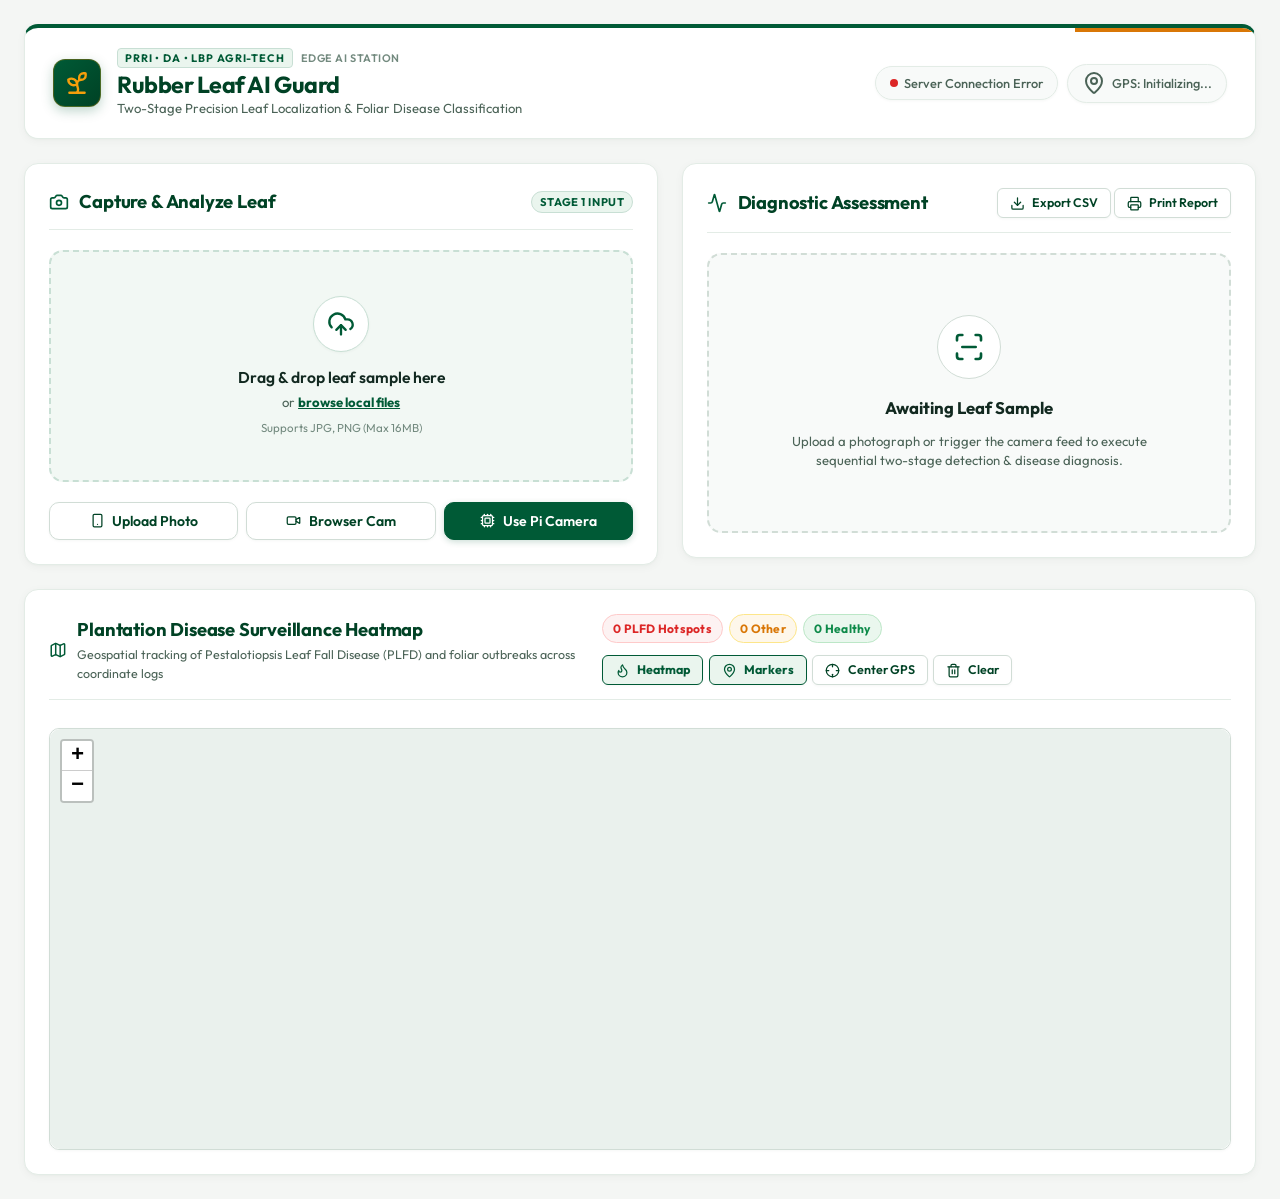
==== commit f69de394: "refactor(ui): minimalist Landbank of the Philippines institutional design system" ====
--- a/templates/index.html
+++ b/templates/index.html
@@ -3,7 +3,7 @@
 <head>
     <meta charset="UTF-8">
     <meta name="viewport" content="width=device-width, initial-scale=1.0">
-    <title>🌿 2-Stage Rubber Leaf Disease Detector & Classifier</title>
+    <title>🌿 Rubber Leaf AI Guard &mdash; Agricultural Precision Surveillance</title>
     <!-- Local Fonts -->
     <link rel="stylesheet" href="/static/fonts/fonts.css">
     <!-- Local Lucide Icons -->
@@ -14,122 +14,135 @@
 </head>
 <body>
     <div class="app-container">
-        <!-- Header -->
+        <!-- Landbank-Themed Executive Header -->
         <header class="header">
             <div class="logo-area">
-                <div class="logo-icon">🌿</div>
-                <div>
+                <div class="logo-badge" title="Landbank-Inspired Precision Agriculture">
+                    <i data-lucide="sprout"></i>
+                </div>
+                <div class="header-titles">
+                    <div class="header-eyebrow">
+                        <span class="institution-tag">PRRI &bull; DA &bull; LBP Agri-Tech</span>
+                        <span class="system-tag">Edge AI Station</span>
+                    </div>
                     <h1>Rubber Leaf AI Guard</h1>
-                    <p class="subtitle">2-Stage Leaf Bounding Box Detector & Disease Classifier (YOLOv8)</p>
+                    <p class="subtitle">Two-Stage Precision Leaf Localization &amp; Foliar Disease Classification</p>
                 </div>
             </div>
-            <div class="header-status" style="display: flex; gap: 0.6rem; align-items: center; flex-wrap: wrap;">
-                <div style="display: flex; align-items: center; gap: 0.35rem;">
+            <div class="header-status-group">
+                <div class="status-chip" id="model-status-chip">
                     <span class="status-indicator" id="system-status-indicator"></span>
                     <span id="system-status-text">Checking model weights...</span>
                 </div>
-                <span style="color: rgba(255,255,255,0.2);">|</span>
-                <div id="gps-status-pill" style="display: inline-flex; align-items: center; gap: 0.35rem; font-size: 0.78rem; padding: 3px 8px; border-radius: 6px; background: rgba(255,255,255,0.04); border: 1px solid rgba(255,255,255,0.08); color: var(--text-secondary);">
-                    <i data-lucide="map-pin" id="gps-status-icon" style="width: 14px; height: 14px; color: #f59e0b;"></i>
+                <div class="status-chip" id="gps-status-pill">
+                    <i data-lucide="map-pin" id="gps-status-icon"></i>
                     <span id="gps-status-text">GPS: Initializing...</span>
                 </div>
             </div>
         </header>
 
-        <!-- Main Dashboard -->
+        <!-- Main Dashboard 2-Column Grid -->
         <main class="dashboard-grid">
             
-            <!-- Left Card: Upload & Detection Overlay -->
-            <section class="card glass upload-section">
+            <!-- Left Card: Image Input & Live Viewfinder -->
+            <section class="card upload-section">
                 <div class="card-header">
-                    <i data-lucide="upload-cloud" class="icon-accent"></i>
-                    <h2>Analyze Leaf Image</h2>
+                    <div class="card-header-title">
+                        <i data-lucide="camera" class="icon-accent"></i>
+                        <h2>Capture &amp; Analyze Leaf</h2>
+                    </div>
+                    <span class="card-header-badge">Stage 1 Input</span>
                 </div>
                 
                 <!-- Drag and drop zone -->
                 <div class="dropzone" id="dropzone">
                     <input type="file" id="fileInput" accept="image/*" style="display: none;">
                     <div class="dropzone-content">
-                        <i data-lucide="image" class="dropzone-icon"></i>
-                        <p class="primary-text">Drag & drop your leaf image here</p>
-                        <p class="secondary-text">or <span class="browse-btn">browse files</span></p>
+                        <div class="dropzone-icon-wrap">
+                            <i data-lucide="upload-cloud" class="dropzone-icon"></i>
+                        </div>
+                        <p class="primary-text">Drag &amp; drop leaf sample here</p>
+                        <p class="secondary-text">or <span class="browse-btn">browse local files</span></p>
                         <p class="file-limits">Supports JPG, PNG (Max 16MB)</p>
                     </div>
                 </div>
 
-                <!-- Camera Action Buttons -->
-                <div class="camera-actions-panel" id="cameraActionsPanel" style="display: flex; gap: 0.5rem; flex-wrap: wrap; justify-content: center; margin-top: 1rem; width: 100%;">
-                    <label class="btn btn-primary" for="cameraInput" style="cursor: pointer; margin: 0; display: inline-flex; align-items: center; justify-content: center; flex: 1; min-width: 130px;">
-                        <i data-lucide="camera" style="margin-right: 0.5rem;"></i> Take Photo
+                <!-- Camera Action Toolbar -->
+                <div class="camera-actions-panel" id="cameraActionsPanel">
+                    <label class="btn btn-secondary" for="cameraInput">
+                        <i data-lucide="smartphone"></i>
+                        <span>Upload Photo</span>
                     </label>
                     <input type="file" id="cameraInput" accept="image/*" capture="environment" style="display: none;">
                     
-                    <button type="button" class="btn btn-secondary" id="startCameraBtn" style="margin: 0; display: inline-flex; align-items: center; justify-content: center; flex: 1; min-width: 130px;">
-                        <i data-lucide="video" style="margin-right: 0.5rem;"></i> Use Live Video
+                    <button type="button" class="btn btn-secondary" id="startCameraBtn">
+                        <i data-lucide="video"></i>
+                        <span>Browser Cam</span>
                     </button>
                     
-                    <button type="button" class="btn btn-secondary" id="startPiCameraBtn" style="margin: 0; display: inline-flex; align-items: center; justify-content: center; flex: 1; min-width: 130px; border-color: var(--accent-color);">
-                        <i data-lucide="cpu" style="margin-right: 0.5rem; color: var(--accent-color);"></i> Use Pi Camera
+                    <button type="button" class="btn btn-primary" id="startPiCameraBtn">
+                        <i data-lucide="cpu"></i>
+                        <span>Use Pi Camera</span>
                     </button>
                 </div>
 
                 <!-- Raspberry Pi Physical Camera Feed -->
-                <div class="camera-container hidden" id="piCameraContainer" style="margin-top: 1rem;">
-                    <div class="video-wrapper" id="piVideoWrapper" style="position: relative; overflow: hidden; border-radius: 8px; border: 1px solid rgba(255, 255, 255, 0.1);">
-                        <img id="piCameraStream" src="" alt="Pi Camera Stream" style="width: 100%; max-height: 600px; display: block; background: #000; min-height: 360px; object-fit: contain;">
-                        <canvas id="piVideoCanvas" style="position: absolute; top: 0; left: 0; pointer-events: none; width: 100%; height: 100%; z-index: 10;"></canvas>
+                <div class="camera-container hidden" id="piCameraContainer">
+                    <div class="video-wrapper" id="piVideoWrapper">
+                        <img id="piCameraStream" src="" alt="Pi Camera Stream">
+                        <canvas id="piVideoCanvas"></canvas>
                         <!-- Floating HUD Overlay -->
-                        <div id="piCameraHud" style="position: absolute; top: 10px; right: 10px; background: rgba(15, 23, 42, 0.75); border: 1px solid rgba(255,255,255,0.1); border-radius: 6px; padding: 4px 8px; font-family: monospace; font-size: 0.75rem; color: #10b981; z-index: 20; display: flex; align-items: center; gap: 0.35rem; font-weight: bold;">
-                            <span class="animate-pulse" style="width: 6px; height: 6px; background: #10b981; border-radius: 50%;"></span>
-                            <span>LIVE</span>
-                            <span style="color: rgba(255,255,255,0.4);">|</span>
+                        <div id="piCameraHud" class="stream-hud">
+                            <span class="hud-live-dot animate-pulse"></span>
+                            <span class="hud-live-text">LIVE</span>
+                            <span class="hud-divider">|</span>
                             <span id="piCameraFpsText">-- FPS</span>
                         </div>
                     </div>
-                    <div class="camera-controls" style="margin-top: 0.75rem; display: flex; gap: 0.5rem; justify-content: center; flex-wrap: wrap;">
+                    <div class="camera-controls">
                         <button type="button" class="btn btn-secondary" id="togglePiFullscreenBtn">
-                            <i data-lucide="maximize" style="margin-right: 0.5rem;"></i> Fullscreen
+                            <i data-lucide="maximize"></i> Fullscreen
                         </button>
                         <button type="button" class="btn btn-secondary" id="togglePiAutoDetectBtn">
-                            <i data-lucide="play" style="margin-right: 0.5rem;"></i> Start Auto-Detect
+                            <i data-lucide="play"></i> Auto-Detect
                         </button>
                         <button type="button" class="btn btn-primary" id="capturePiBtn">
-                            <i data-lucide="aperture" style="margin-right: 0.5rem;"></i> Capture from Pi
-                        </button>
-                        <button type="button" class="btn btn-secondary" id="stopPiCameraBtn">
-                            Close Pi Feed
+                            <i data-lucide="aperture"></i> Capture Sample
+                        </button>
+                        <button type="button" class="btn btn-outline-danger" id="stopPiCameraBtn">
+                            Close Feed
                         </button>
                     </div>
                     
                     <!-- Sensitivity Slider Bar -->
-                    <div class="stream-settings-bar" style="margin-top: 0.75rem; display: flex; align-items: center; justify-content: space-between; background: rgba(255,255,255,0.03); border: 1px solid rgba(255,255,255,0.07); border-radius: 8px; padding: 0.5rem 0.85rem; flex-wrap: wrap; gap: 0.75rem; font-size: 0.8rem;">
-                        <div style="display: flex; align-items: center; gap: 0.5rem; flex: 1; min-width: 220px;">
-                            <i data-lucide="sliders" style="width: 16px; height: 16px; color: var(--accent-color);"></i>
-                            <label for="confThreshold" style="white-space: nowrap; color: var(--text-secondary);">Leaf Sensitivity:</label>
-                            <input type="range" id="confThreshold" min="0.05" max="0.75" step="0.05" value="0.15" style="flex: 1; accent-color: var(--accent-color); cursor: pointer;">
-                            <span id="confVal" style="font-family: monospace; font-weight: bold; color: var(--accent-color); min-width: 38px;">0.15</span>
-                        </div>
-                    </div>
-                </div>
-
-                <!-- Live Camera Feed -->
+                    <div class="stream-settings-bar">
+                        <div class="slider-group">
+                            <i data-lucide="sliders" class="slider-icon"></i>
+                            <label for="confThreshold">Detection Sensitivity:</label>
+                            <input type="range" id="confThreshold" min="0.05" max="0.75" step="0.05" value="0.15" class="slider-input">
+                            <span id="confVal" class="slider-value-pill">0.15</span>
+                        </div>
+                    </div>
+                </div>
+
+                <!-- WebRTC Browser Camera Feed -->
                 <div class="camera-container hidden" id="cameraContainer">
                     <div id="cameraErrorMsg" class="camera-error hidden"></div>
-                    <div class="video-wrapper" id="videoWrapper" style="position: relative;">
+                    <div class="video-wrapper" id="videoWrapper">
                         <video id="videoFeed" autoplay playsinline></video>
-                        <canvas id="videoCanvas" style="position: absolute; top: 0; left: 0; pointer-events: none; width: 100%; height: 100%; z-index: 10;"></canvas>
+                        <canvas id="videoCanvas"></canvas>
                     </div>
                     <div class="camera-controls">
                         <button type="button" class="btn btn-secondary" id="toggleFullscreenBtn">
                             <i data-lucide="maximize"></i> Fullscreen
                         </button>
                         <button type="button" class="btn btn-secondary" id="toggleLiveDetectBtn">
-                            <i data-lucide="play"></i> Start Auto-Detect
+                            <i data-lucide="play"></i> Auto-Detect
                         </button>
                         <button type="button" class="btn btn-primary" id="captureBtn">
                             <i data-lucide="aperture"></i> Capture Leaf
                         </button>
-                        <button type="button" class="btn btn-secondary" id="stopCameraBtn">
+                        <button type="button" class="btn btn-outline-danger" id="stopCameraBtn">
                             Cancel
                         </button>
                     </div>
@@ -138,86 +151,87 @@
                 <!-- Live Preview & Bounding Box Canvas -->
                 <div class="preview-container hidden" id="previewContainer">
                     <div class="image-overlay-wrapper">
-                        <img id="imagePreview" src="" alt="Original Leaf" style="display: block;">
-                        <canvas id="bboxCanvas" style="position: absolute; top: 0; left: 0; pointer-events: none;"></canvas>
+                        <img id="imagePreview" src="" alt="Analyzed Leaf Sample">
+                        <canvas id="bboxCanvas"></canvas>
                     </div>
                     <button class="btn btn-secondary remove-btn" id="removeBtn">
-                        <i data-lucide="trash-2"></i> Remove image
+                        <i data-lucide="trash-2"></i> Retake / Clear Image
                     </button>
                 </div>
             </section>
 
-            <!-- Right Card: Inference & Crops Results -->
-            <section class="card glass results-section">
-                <div class="card-header" style="display: flex; justify-content: space-between; align-items: center; width: 100%; flex-wrap: wrap; gap: 0.5rem;">
-                    <div style="display: flex; align-items: center; gap: 0.5rem;">
+            <!-- Right Card: Inference Results & Diagnostic Report -->
+            <section class="card results-section">
+                <div class="card-header">
+                    <div class="card-header-title">
                         <i data-lucide="activity" class="icon-accent"></i>
-                        <h2>Analysis Report</h2>
-                    </div>
-                    <div class="report-actions-bar" style="display: flex; gap: 0.5rem;">
-                        <button type="button" class="btn btn-secondary" id="exportCsvBtn" title="Export session history to CSV" style="padding: 0.35rem 0.65rem; font-size: 0.75rem; display: inline-flex; align-items: center; gap: 0.25rem; margin: 0; background: rgba(255,255,255,0.05); border: 1px solid rgba(255,255,255,0.1); border-radius: 6px; cursor: pointer;">
-                            <i data-lucide="download" style="width: 14px; height: 14px;"></i> Export CSV
-                        </button>
-                        <button type="button" class="btn btn-secondary" id="printReportBtn" title="Print current report" style="padding: 0.35rem 0.65rem; font-size: 0.75rem; display: inline-flex; align-items: center; gap: 0.25rem; margin: 0; background: rgba(255,255,255,0.05); border: 1px solid rgba(255,255,255,0.1); border-radius: 6px; cursor: pointer;">
-                            <i data-lucide="printer" style="width: 14px; height: 14px;"></i> Print
+                        <h2>Diagnostic Assessment</h2>
+                    </div>
+                    <div class="report-actions-bar">
+                        <button type="button" class="btn btn-secondary btn-sm" id="exportCsvBtn" title="Export session history to CSV">
+                            <i data-lucide="download"></i> Export CSV
+                        </button>
+                        <button type="button" class="btn btn-secondary btn-sm" id="printReportBtn" title="Print formal diagnostic audit report">
+                            <i data-lucide="printer"></i> Print Report
                         </button>
                     </div>
                 </div>
                 
                 <div class="results-placeholder" id="resultsPlaceholder">
-                    <i data-lucide="scan-line" class="placeholder-icon animate-pulse"></i>
-                    <p>Upload an image or start Pi camera feed to trigger sequential 2-stage NPU inference.</p>
+                    <div class="placeholder-icon-wrap">
+                        <i data-lucide="scan-line" class="placeholder-icon animate-pulse"></i>
+                    </div>
+                    <h3>Awaiting Leaf Sample</h3>
+                    <p>Upload a photograph or trigger the camera feed to execute sequential two-stage detection &amp; disease diagnosis.</p>
                 </div>
 
                 <div class="results-content hidden" id="resultsContent">
                     <!-- Dynamic Summary Banner -->
                     <div class="diagnosis-summary-banner" id="diagnosisSummaryBanner">
                         <div class="summary-details">
-                            <span class="label">Detection Summary</span>
-                            <span class="value" id="summaryTotalText">0 Leaves Detected</span>
+                            <span class="label">Surveillance Summary</span>
+                            <span class="value" id="summaryTotalText">0 Leaves Classified</span>
                         </div>
                         <div class="summary-stats-badges" id="summaryStatsBadges">
                             <!-- Populated by JS -->
                         </div>
                     </div>
 
-                    <!-- Real-Time Hardware Performance Telemetry -->
-                    <div class="telemetry-banner" id="telemetryBanner" style="display: flex; gap: 0.75rem; margin-top: 0.75rem; padding: 0.75rem 1rem; border-radius: 8px; background: rgba(255,255,255,0.03); border: 1px solid rgba(255,255,255,0.05); font-size: 0.8rem; flex-wrap: wrap;">
-                        <div style="display: flex; align-items: center; gap: 0.25rem; color: var(--accent-color); font-weight: 600; width: 100%; margin-bottom: 0.25rem;">
-                            <i data-lucide="gauge" style="width: 14px; height: 14px; color: var(--accent-color);"></i>
-                            <span style="color: var(--accent-color); font-weight: 600;">Edge Telemetry (Hailo-8L NPU)</span>
-                        </div>
-                        <div class="telemetry-item" style="flex: 1; min-width: 80px;">
-                            <span style="color: var(--text-secondary); display: block; font-size: 0.7rem; text-transform: uppercase; letter-spacing: 0.5px;">Stage 1 (Detect)</span>
-                            <strong id="telemetryDetText" style="color: var(--text-primary); font-size: 0.9rem;">-- ms</strong>
-                        </div>
-                        <div class="telemetry-item" style="flex: 1; min-width: 80px; border-left: 1px solid rgba(255,255,255,0.08); padding-left: 0.75rem;">
-                            <span style="color: var(--text-secondary); display: block; font-size: 0.7rem; text-transform: uppercase; letter-spacing: 0.5px;">Stage 2 (Classify)</span>
-                            <strong id="telemetryClsText" style="color: var(--text-primary); font-size: 0.9rem;">-- ms</strong>
-                        </div>
-                        <div class="telemetry-item" style="flex: 1; min-width: 80px; border-left: 1px solid rgba(255,255,255,0.08); padding-left: 0.75rem;">
-                            <span style="color: var(--text-secondary); display: block; font-size: 0.7rem; text-transform: uppercase; letter-spacing: 0.5px;">Total Latency</span>
-                            <strong id="telemetryTotalText" style="color: var(--healthy-color); font-size: 0.9rem;">-- ms</strong>
-                        </div>
-                        <div class="telemetry-item" style="flex: 1; min-width: 80px; border-left: 1px solid rgba(255,255,255,0.08); padding-left: 0.75rem;">
-                            <span style="color: var(--text-secondary); display: block; font-size: 0.7rem; text-transform: uppercase; letter-spacing: 0.5px;">Stream Rate</span>
-                            <strong id="telemetryFpsText" style="color: #38bdf8; font-size: 0.9rem;">-- FPS</strong>
+                    <!-- Edge Hardware Latency Telemetry Grid -->
+                    <div class="telemetry-grid" id="telemetryBanner">
+                        <div class="telemetry-card">
+                            <span class="telemetry-label">Stage 1 (Detect)</span>
+                            <strong class="telemetry-value" id="telemetryDetText">-- ms</strong>
+                        </div>
+                        <div class="telemetry-card">
+                            <span class="telemetry-label">Stage 2 (Classify)</span>
+                            <strong class="telemetry-value" id="telemetryClsText">-- ms</strong>
+                        </div>
+                        <div class="telemetry-card highlight">
+                            <span class="telemetry-label">Total Latency</span>
+                            <strong class="telemetry-value" id="telemetryTotalText">-- ms</strong>
+                        </div>
+                        <div class="telemetry-card">
+                            <span class="telemetry-label">FPS Throughput</span>
+                            <strong class="telemetry-value" id="telemetryFpsText">-- FPS</strong>
                         </div>
                     </div>
 
                     <!-- Geotagging & Field Location Banner -->
-                    <div class="location-banner hidden" id="reportLocationBanner" style="display: flex; gap: 0.75rem; margin-top: 0.75rem; padding: 0.65rem 1rem; border-radius: 8px; background: rgba(56, 189, 248, 0.06); border: 1px solid rgba(56, 189, 248, 0.2); font-size: 0.8rem; align-items: center; justify-content: space-between; flex-wrap: wrap;">
-                        <div style="display: flex; align-items: center; gap: 0.5rem;">
-                            <i data-lucide="map-pin" style="width: 16px; height: 16px; color: #38bdf8;"></i>
+                    <div class="location-banner hidden" id="reportLocationBanner">
+                        <div class="location-info">
+                            <i data-lucide="map-pin" class="location-icon"></i>
                             <div>
-                                <span style="color: var(--text-secondary); font-size: 0.7rem; display: block; text-transform: uppercase; letter-spacing: 0.5px;">Field Coordinates</span>
-                                <strong id="reportLocationCoords" style="color: #f8fafc; font-family: monospace; font-size: 0.85rem;">--</strong>
-                                <span id="reportLocationSource" style="font-size: 0.7rem; color: #38bdf8; margin-left: 0.4rem; background: rgba(56, 189, 248, 0.15); padding: 1px 6px; border-radius: 4px;"></span>
+                                <span class="location-label">Geospatial Coordinates</span>
+                                <div class="location-coords-row">
+                                    <strong id="reportLocationCoords">--</strong>
+                                    <span id="reportLocationSource" class="location-source-badge"></span>
+                                </div>
                             </div>
                         </div>
-                        <a id="reportLocationMapLink" href="#" target="_blank" rel="noopener noreferrer" style="display: inline-flex; align-items: center; gap: 0.35rem; color: #38bdf8; font-size: 0.78rem; text-decoration: none; font-weight: 500; background: rgba(56, 189, 248, 0.1); padding: 0.35rem 0.65rem; border-radius: 6px; border: 1px solid rgba(56, 189, 248, 0.25); transition: all 0.2s ease;">
-                            <span>View on Maps</span>
-                            <i data-lucide="external-link" style="width: 12px; height: 12px;"></i>
+                        <a id="reportLocationMapLink" href="#" target="_blank" rel="noopener noreferrer" class="btn btn-secondary btn-sm">
+                            <span>Open In Maps</span>
+                            <i data-lucide="external-link"></i>
                         </a>
                     </div>
 
@@ -230,50 +244,48 @@
         </main>
 
         <!-- Plantation Geospatial Heatmap Card -->
-        <section class="card glass map-section" style="margin-top: 1.5rem; width: 100%;">
-            <div class="card-header" style="display: flex; justify-content: space-between; align-items: center; width: 100%; flex-wrap: wrap; gap: 0.75rem;">
-                <div style="display: flex; align-items: center; gap: 0.5rem;">
-                    <i data-lucide="map" class="icon-accent" style="color: #38bdf8;"></i>
+        <section class="card map-section">
+            <div class="card-header">
+                <div class="card-header-title">
+                    <i data-lucide="map" class="icon-accent"></i>
                     <div>
-                        <h2 style="font-size: 1.15rem; margin: 0;">Plantation Disease Surveillance & Hotspot Heatmap</h2>
-                        <p style="color: var(--text-secondary); font-size: 0.75rem; margin: 0.2rem 0 0 0;">
-                            Real-time geospatial tracking of Pestalotiopsis Leaf Fall Disease (PLFD) & foliar infections across plantation coordinates
+                        <h2>Plantation Disease Surveillance Heatmap</h2>
+                        <p class="section-subtext">
+                            Geospatial tracking of Pestalotiopsis Leaf Fall Disease (PLFD) and foliar outbreaks across coordinate logs
                         </p>
                     </div>
                 </div>
                 
                 <!-- Map Layer Controls & Quick Stats -->
-                <div class="map-controls-bar" style="display: flex; gap: 0.5rem; align-items: center; flex-wrap: wrap;">
-                    <div class="map-stat-badges" style="display: flex; gap: 0.35rem;">
+                <div class="map-controls-bar">
+                    <div class="map-stat-badges">
                         <span class="badge plfd" id="mapStatPlfd">0 PLFD Hotspots</span>
-                        <span class="badge warning" id="mapStatOther" style="background-color: #f59e0b; color: #1e293b;">0 Other</span>
+                        <span class="badge warning" id="mapStatOther">0 Other</span>
                         <span class="badge healthy" id="mapStatHealthy">0 Healthy</span>
                     </div>
                     
-                    <div style="display: flex; gap: 0.35rem;">
-                        <button type="button" class="btn btn-secondary active" id="toggleHeatmapBtn" style="padding: 0.35rem 0.65rem; font-size: 0.75rem; display: inline-flex; align-items: center; gap: 0.25rem; background: rgba(239, 68, 68, 0.15); border-color: rgba(239, 68, 68, 0.4);">
-                            <i data-lucide="flame" style="width: 14px; height: 14px; color: #ef4444;"></i> Heatmap
-                        </button>
-                        <button type="button" class="btn btn-secondary active" id="togglePinsBtn" style="padding: 0.35rem 0.65rem; font-size: 0.75rem; display: inline-flex; align-items: center; gap: 0.25rem; background: rgba(56, 189, 248, 0.15); border-color: rgba(56, 189, 248, 0.4);">
-                            <i data-lucide="map-pin" style="width: 14px; height: 14px; color: #38bdf8;"></i> Pins
-                        </button>
-                        <button type="button" class="btn btn-secondary" id="recenterMapBtn" title="Center on Current GPS" style="padding: 0.35rem 0.65rem; font-size: 0.75rem; display: inline-flex; align-items: center; gap: 0.25rem;">
-                            <i data-lucide="crosshair" style="width: 14px; height: 14px;"></i> Center GPS
-                        </button>
-                        <button type="button" class="btn btn-secondary" id="clearMapBtn" title="Clear Map Markers" style="padding: 0.35rem 0.65rem; font-size: 0.75rem; display: inline-flex; align-items: center; gap: 0.25rem;">
-                            <i data-lucide="trash-2" style="width: 14px; height: 14px;"></i> Clear
+                    <div class="map-action-buttons">
+                        <button type="button" class="btn btn-secondary btn-sm active" id="toggleHeatmapBtn">
+                            <i data-lucide="flame"></i> Heatmap
+                        </button>
+                        <button type="button" class="btn btn-secondary btn-sm active" id="togglePinsBtn">
+                            <i data-lucide="map-pin"></i> Markers
+                        </button>
+                        <button type="button" class="btn btn-secondary btn-sm" id="recenterMapBtn" title="Center on Current GPS">
+                            <i data-lucide="crosshair"></i> Center GPS
+                        </button>
+                        <button type="button" class="btn btn-secondary btn-sm" id="clearMapBtn" title="Clear Map Markers">
+                            <i data-lucide="trash-2"></i> Clear
                         </button>
                     </div>
                 </div>
             </div>
             
-            <div style="position: relative; width: 100%; border-radius: 8px; overflow: hidden; border: 1px solid rgba(255, 255, 255, 0.08); margin-top: 0.75rem;">
-                <div id="plantationMap" style="width: 100%; height: 420px; background: #0f172a; border-radius: 8px; z-index: 1;"></div>
-                
-                <!-- Offline Fallback Banner on Map -->
-                <div id="mapOfflineNotice" style="position: absolute; bottom: 8px; left: 8px; z-index: 999; background: rgba(15, 23, 42, 0.85); backdrop-filter: blur(4px); border: 1px solid rgba(255,255,255,0.1); border-radius: 6px; padding: 4px 8px; font-size: 0.7rem; color: var(--text-secondary); display: flex; align-items: center; gap: 0.35rem;">
-                    <i data-lucide="satellite" style="width: 12px; height: 12px; color: #38bdf8;"></i>
-                    <span>Offline Vector Grid (Tiles stream when online)</span>
+            <div class="map-wrapper">
+                <div id="plantationMap"></div>
+                <div id="mapOfflineNotice" class="map-offline-notice">
+                    <i data-lucide="satellite"></i>
+                    <span>Offline Vector Grid (Tiles load when network is connected)</span>
                 </div>
             </div>
         </section>
--- a/static/style.css
+++ b/static/style.css
@@ -1,37 +1,96 @@
-/* Style definitions for the Rubber Leaf AI Guard Dashboard */
+/* ==========================================================================
+   Rubber Leaf AI Guard &mdash; Land Bank of the Philippines Minimalist Theme
+   Precision Edge AI Foliar Surveillance & Diagnostic Dashboard
+   ========================================================================== */
 
 :root {
-    --bg-gradient: linear-gradient(135deg, #0f172a 0%, #1e1b4b 100%);
-    --card-bg: rgba(30, 41, 59, 0.45);
-    --card-border: rgba(255, 255, 255, 0.08);
-    --text-primary: #f8fafc;
-    --text-secondary: #94a3b8;
-    --accent-color: #6366f1;
-    --accent-hover: #4f46e5;
+    /* ── Land Bank of the Philippines (LANDBANK) Signature Palette ── */
+    --lbp-green-dark: #004225;        /* Deep Heritage Forest Green */
+    --lbp-green: #005a36;             /* Official Landbank Emerald Green */
+    --lbp-green-hover: #00482b;       /* Darker Forest Green for Hover */
+    --lbp-green-light: #0d7a4d;       /* Vibrant Foliage Green */
+    --lbp-green-tint: #eaf5ee;        /* Soft Sage Green Tint for Chips & Active States */
+    --lbp-green-subtle: #f2f8f4;      /* Ultra-subtle Canvas Green */
+    --lbp-green-border: #c8dfd4;      /* Crisp Structural Green Border */
     
-    --healthy-color: #10b981;
-    --diseased-color: #ef4444;
-    --plfd-color: #f59e0b;
-    --glow-healthy: 0 0 15px rgba(16, 185, 129, 0.25);
-    --glow-diseased: 0 0 15px rgba(239, 68, 68, 0.25);
+    /* Landbank Harvest Gold Accents */
+    --lbp-gold: #d97706;              /* Landbank Golden Amber */
+    --lbp-gold-bright: #f59e0b;       /* Bright Sun Gold */
+    --lbp-gold-tint: #fef8eb;         /* Soft Gold Tint */
+    --lbp-gold-border: #fde68a;       /* Soft Gold Border */
+
+    /* ── Minimalist Neutrals & Surfaces ── */
+    --bg-page: #f4f6f4;               /* Clean Minimalist Neutral Background */
+    --surface-card: #ffffff;          /* Pristine White Cards */
+    --surface-subtle: #f8faf9;        /* Subtle Surface Elevation */
+    --surface-contrast: #0f241b;      /* High-Contrast Deep Forest Surface */
+    
+    --border-light: #e3ece6;          /* Clean Minimal Border */
+    --border-medium: #d1ddd6;         /* Slightly Stronger Border */
+    --border-dark: #a9beaf;
+    
+    /* ── Typography & Legibility ── */
+    --text-primary: #122920;          /* Deep Forest Charcoal */
+    --text-secondary: #4b6357;        /* Muted Forest Sage */
+    --text-muted: #738a7f;            /* Secondary Caption Text */
+    --text-inverse: #ffffff;
+    
+    /* ── Semantic Diagnostic Status Colors ── */
+    --status-healthy: #0e8a4a;        /* Healthy Rubber Leaf Green */
+    --status-healthy-bg: #eaf7ee;
+    --status-healthy-border: #bce7c7;
+    
+    --status-plfd: #dc2626;           /* PLFD Fungal Infection Alert Crimson */
+    --status-plfd-bg: #fdf2f2;
+    --status-plfd-border: #fecaca;
+    
+    --status-other: #d97706;          /* Other Foliar Lesions Amber */
+    --status-other-bg: #fef7ea;
+    --status-other-border: #fde68a;
+
+    --status-ignored: #64748b;        /* Background Non-Rubber Leaf */
+    --status-ignored-bg: #f1f5f9;
+    --status-ignored-border: #cbd5e1;
+
+    /* Legacy mapping aliases */
+    --accent-color: var(--lbp-green);
+    --accent-hover: var(--lbp-green-hover);
+    --healthy-color: var(--status-healthy);
+    --diseased-color: var(--status-plfd);
+    --plfd-color: var(--status-other);
+    
+    /* ── Shadows & Radii ── */
+    --shadow-sm: 0 1px 3px rgba(0, 45, 25, 0.04);
+    --shadow-card: 0 2px 10px rgba(0, 45, 25, 0.04), 0 1px 2px rgba(0, 0, 0, 0.02);
+    --shadow-hover: 0 8px 24px rgba(0, 45, 25, 0.08);
+    --shadow-modal: 0 20px 40px rgba(0, 30, 15, 0.16);
+
+    --radius-sm: 6px;
+    --radius-md: 10px;
+    --radius-lg: 14px;
+    --radius-xl: 18px;
+    --radius-full: 9999px;
     
     --font-sans: 'Outfit', -apple-system, BlinkMacSystemFont, "Segoe UI", Roboto, sans-serif;
-    --font-mono: 'Space Grotesk', monospace;
-}
-
-* {
+    --font-mono: 'Space Grotesk', ui-monospace, SFMono-Regular, monospace;
+}
+
+/* Base reset */
+*, *::before, *::after {
     box-sizing: border-box;
     margin: 0;
     padding: 0;
 }
 
 body {
-    background: var(--bg-gradient);
+    background-color: var(--bg-page);
     color: var(--text-primary);
     font-family: var(--font-sans);
     min-height: 100vh;
     padding: 1.5rem;
     overflow-x: hidden;
+    line-height: 1.5;
+    -webkit-font-smoothing: antialiased;
 }
 
 .app-container {
@@ -42,18 +101,31 @@
     gap: 1.5rem;
 }
 
-/* Header styling */
+/* ==========================================================================
+   Header & Institutional Branding
+   ========================================================================== */
 .header {
     display: flex;
     justify-content: space-between;
     align-items: center;
-    padding: 1.5rem 2rem;
-    background: rgba(15, 23, 42, 0.6);
-    border: 1px solid var(--card-border);
-    backdrop-filter: blur(16px);
-    -webkit-backdrop-filter: blur(16px);
-    border-radius: 16px;
-    box-shadow: 0 10px 30px rgba(0, 0, 0, 0.2);
+    padding: 1.25rem 1.75rem;
+    background: var(--surface-card);
+    border: 1px solid var(--border-light);
+    border-top: 4px solid var(--lbp-green);
+    border-radius: var(--radius-lg);
+    box-shadow: var(--shadow-card);
+    position: relative;
+    overflow: hidden;
+}
+
+.header::after {
+    content: "";
+    position: absolute;
+    top: 0;
+    right: 0;
+    width: 180px;
+    height: 4px;
+    background: var(--lbp-gold);
 }
 
 .logo-area {
@@ -62,820 +134,490 @@
     gap: 1rem;
 }
 
-.logo-icon {
-    font-size: 2.5rem;
-    filter: drop-shadow(0 0 8px rgba(16, 185, 129, 0.4));
+.logo-badge {
+    width: 48px;
+    height: 48px;
+    border-radius: 12px;
+    background: linear-gradient(135deg, var(--lbp-green) 0%, var(--lbp-green-dark) 100%);
+    color: var(--lbp-gold-bright);
+    display: flex;
+    align-items: center;
+    justify-content: center;
+    box-shadow: 0 4px 12px rgba(0, 90, 54, 0.25);
+    border: 1px solid rgba(245, 158, 11, 0.3);
+}
+
+.logo-badge svg {
+    width: 26px;
+    height: 26px;
+    stroke-width: 2.2;
+}
+
+.header-titles {
+    display: flex;
+    flex-direction: column;
+}
+
+.header-eyebrow {
+    display: flex;
+    align-items: center;
+    gap: 0.5rem;
+    margin-bottom: 0.15rem;
+}
+
+.institution-tag {
+    font-size: 0.68rem;
+    font-weight: 700;
+    text-transform: uppercase;
+    letter-spacing: 0.08em;
+    color: var(--lbp-green);
+    background: var(--lbp-green-tint);
+    padding: 1px 7px;
+    border-radius: 4px;
+    border: 1px solid var(--lbp-green-border);
+}
+
+.system-tag {
+    font-size: 0.68rem;
+    font-weight: 600;
+    text-transform: uppercase;
+    letter-spacing: 0.05em;
+    color: var(--text-muted);
 }
 
 .header h1 {
-    font-size: 1.5rem;
-    font-weight: 700;
-    letter-spacing: -0.025em;
-    background: linear-gradient(90deg, #38bdf8, #818cf8);
-    -webkit-background-clip: text;
-    -webkit-text-fill-color: transparent;
+    font-size: 1.45rem;
+    font-weight: 700;
+    color: var(--lbp-green-dark);
+    letter-spacing: -0.02em;
+    line-height: 1.2;
 }
 
 .header .subtitle {
-    font-size: 0.85rem;
+    font-size: 0.82rem;
     color: var(--text-secondary);
-}
-
-.header-status {
-    display: flex;
-    align-items: center;
-    gap: 0.5rem;
-    font-size: 0.85rem;
-    background: rgba(30, 41, 59, 0.8);
-    padding: 0.5rem 1rem;
-    border-radius: 9999px;
-    border: 1px solid rgba(255, 255, 255, 0.05);
+    font-weight: 400;
+}
+
+.header-status-group {
+    display: flex;
+    align-items: center;
+    gap: 0.6rem;
+    flex-wrap: wrap;
+}
+
+.status-chip {
+    display: inline-flex;
+    align-items: center;
+    gap: 0.4rem;
+    font-size: 0.8rem;
+    font-weight: 500;
+    color: var(--text-secondary);
+    background: var(--surface-subtle);
+    padding: 0.4rem 0.85rem;
+    border-radius: var(--radius-full);
+    border: 1px solid var(--border-light);
+    box-shadow: var(--shadow-sm);
+}
+
+.status-chip i {
+    width: 14px;
+    height: 14px;
+    color: var(--lbp-gold);
 }
 
 .status-indicator {
     width: 8px;
     height: 8px;
     border-radius: 50%;
-    background-color: #ef4444; /* Default: Red/Disconnected */
+    background-color: var(--status-plfd);
+    transition: background-color 0.3s ease;
 }
 
 .status-indicator.ready {
-    background-color: var(--healthy-color);
-    box-shadow: 0 0 8px var(--healthy-color);
+    background-color: var(--status-healthy);
+    box-shadow: 0 0 0 3px rgba(14, 138, 74, 0.2);
 }
 
 .status-indicator.training {
-    background-color: var(--plfd-color);
-    box-shadow: 0 0 8px var(--plfd-color);
+    background-color: var(--lbp-gold);
+    box-shadow: 0 0 0 3px rgba(217, 119, 6, 0.2);
     animation: pulse 1.5s infinite;
 }
 
-/* Dashboard Grid */
+/* ==========================================================================
+   Dashboard Grid & Cards
+   ========================================================================== */
 .dashboard-grid {
     display: grid;
     grid-template-columns: 1fr;
     gap: 1.5rem;
 }
 
-/* Card Styling */
+@media (min-width: 992px) {
+    .dashboard-grid {
+        grid-template-columns: 1.05fr 0.95fr;
+        align-items: start;
+    }
+}
+
 .card {
-    border-radius: 20px;
-    border: 1px solid var(--card-border);
+    background: var(--surface-card);
+    border-radius: var(--radius-lg);
+    border: 1px solid var(--border-light);
     padding: 1.5rem;
     display: flex;
     flex-direction: column;
     gap: 1.25rem;
-    box-shadow: 0 15px 35px rgba(0, 0, 0, 0.15);
-    transition: transform 0.3s ease, box-shadow 0.3s ease;
-}
-
-.card.glass {
-    background: var(--card-bg);
-    backdrop-filter: blur(12px);
-    -webkit-backdrop-filter: blur(12px);
+    box-shadow: var(--shadow-card);
+    transition: box-shadow 0.2s ease, border-color 0.2s ease;
 }
 
 .card:hover {
-    box-shadow: 0 20px 40px rgba(0, 0, 0, 0.25);
+    box-shadow: var(--shadow-hover);
+    border-color: var(--border-medium);
 }
 
 .card-header {
     display: flex;
-    align-items: center;
-    gap: 0.75rem;
-    border-bottom: 1px solid rgba(255, 255, 255, 0.05);
-    padding-bottom: 0.75rem;
-}
-
-.card-header h2 {
-    font-size: 1.2rem;
+    justify-content: space-between;
+    align-items: center;
+    border-bottom: 1px solid var(--border-light);
+    padding-bottom: 0.85rem;
+    width: 100%;
+}
+
+.card-header-title {
+    display: flex;
+    align-items: center;
+    gap: 0.65rem;
+}
+
+.card-header-title h2 {
+    font-size: 1.15rem;
+    font-weight: 700;
+    color: var(--lbp-green-dark);
+    letter-spacing: -0.01em;
+}
+
+.card-header-badge {
+    font-size: 0.7rem;
+    font-weight: 700;
+    text-transform: uppercase;
+    letter-spacing: 0.05em;
+    background: var(--lbp-green-tint);
+    color: var(--lbp-green);
+    border: 1px solid var(--lbp-green-border);
+    padding: 2px 8px;
+    border-radius: var(--radius-full);
+}
+
+.icon-accent {
+    color: var(--lbp-green);
+    width: 20px;
+    height: 20px;
+}
+
+.section-subtext {
+    color: var(--text-secondary);
+    font-size: 0.78rem;
+    margin-top: 0.15rem;
+}
+
+/* ==========================================================================
+   Buttons & Interactive Controls
+   ========================================================================== */
+.btn {
+    display: inline-flex;
+    align-items: center;
+    justify-content: center;
+    gap: 0.45rem;
+    padding: 0.65rem 1.15rem;
+    border-radius: var(--radius-md);
+    font-family: var(--font-sans);
+    font-weight: 600;
+    font-size: 0.88rem;
+    cursor: pointer;
+    border: 1px solid transparent;
+    transition: all 0.18s cubic-bezier(0.16, 1, 0.3, 1);
+    white-space: nowrap;
+    text-decoration: none;
+    line-height: 1;
+}
+
+.btn:active {
+    transform: scale(0.98);
+}
+
+.btn-primary {
+    background: var(--lbp-green);
+    color: #ffffff;
+    border-color: var(--lbp-green);
+    box-shadow: 0 2px 6px rgba(0, 90, 54, 0.2);
+}
+
+.btn-primary:hover {
+    background: var(--lbp-green-hover);
+    border-color: var(--lbp-green-hover);
+    box-shadow: 0 4px 12px rgba(0, 90, 54, 0.3);
+}
+
+.btn-secondary {
+    background: #ffffff;
+    color: var(--lbp-green-dark);
+    border-color: var(--border-medium);
+    box-shadow: var(--shadow-sm);
+}
+
+.btn-secondary:hover {
+    background: var(--lbp-green-subtle);
+    border-color: var(--lbp-green);
+    color: var(--lbp-green);
+}
+
+.btn-secondary.active {
+    background: var(--lbp-green-tint);
+    border-color: var(--lbp-green);
+    color: var(--lbp-green);
+    font-weight: 700;
+}
+
+.btn-outline-danger {
+    background: #ffffff;
+    color: var(--status-plfd);
+    border-color: var(--status-plfd-border);
+}
+
+.btn-outline-danger:hover {
+    background: var(--status-plfd-bg);
+    border-color: var(--status-plfd);
+}
+
+.btn-sm {
+    padding: 0.4rem 0.75rem;
+    font-size: 0.78rem;
+    border-radius: var(--radius-sm);
+}
+
+.btn svg {
+    width: 15px;
+    height: 15px;
+}
+
+/* ==========================================================================
+   Upload Area & Dropzone
+   ========================================================================== */
+.dropzone {
+    border: 2px dashed var(--lbp-green-border);
+    border-radius: var(--radius-lg);
+    padding: 2.75rem 1.5rem;
+    text-align: center;
+    cursor: pointer;
+    background: var(--lbp-green-subtle);
+    transition: all 0.2s ease;
+}
+
+.dropzone:hover, .dropzone.dragover {
+    border-color: var(--lbp-green);
+    background: var(--lbp-green-tint);
+}
+
+.dropzone-icon-wrap {
+    width: 56px;
+    height: 56px;
+    border-radius: 50%;
+    background: #ffffff;
+    border: 1px solid var(--lbp-green-border);
+    display: inline-flex;
+    align-items: center;
+    justify-content: center;
+    margin-bottom: 0.85rem;
+    box-shadow: var(--shadow-sm);
+}
+
+.dropzone-icon {
+    width: 28px;
+    height: 28px;
+    color: var(--lbp-green);
+}
+
+.dropzone .primary-text {
+    font-size: 0.98rem;
     font-weight: 600;
     color: var(--text-primary);
-}
-
-.icon-accent {
-    color: var(--accent-color);
-}
-
-/* Buttons */
-.btn {
-    display: inline-flex;
-    align-items: center;
+    margin-bottom: 0.2rem;
+}
+
+.dropzone .secondary-text {
+    font-size: 0.82rem;
+    color: var(--text-secondary);
+    margin-bottom: 0.4rem;
+}
+
+.dropzone .browse-btn {
+    color: var(--lbp-green);
+    font-weight: 700;
+    text-decoration: underline;
+}
+
+.dropzone .file-limits {
+    font-size: 0.72rem;
+    color: var(--text-muted);
+}
+
+.camera-actions-panel {
+    display: flex;
     gap: 0.5rem;
-    padding: 0.6rem 1.2rem;
-    border-radius: 10px;
-    font-family: var(--font-sans);
-    font-weight: 600;
-    font-size: 0.9rem;
-    cursor: pointer;
-    border: none;
-    transition: all 0.2s ease;
-}
-
-.btn-secondary {
-    background: rgba(255, 255, 255, 0.08);
-    color: var(--text-primary);
-    border: 1px solid rgba(255, 255, 255, 0.05);
-}
-
-.btn-secondary:hover {
-    background: rgba(255, 255, 255, 0.15);
-}
-
-/* Upload Section */
-.dropzone {
-    border: 2px dashed rgba(255, 255, 255, 0.15);
-    border-radius: 14px;
-    padding: 3rem 1.5rem;
-    text-align: center;
-    cursor: pointer;
-    background: rgba(15, 23, 42, 0.2);
-    transition: all 0.2s ease;
-}
-
-.dropzone:hover, .dropzone.dragover {
-    border-color: var(--accent-color);
-    background: rgba(99, 102, 241, 0.05);
-}
-
-.dropzone-icon {
-    font-size: 2.5rem;
-    color: var(--text-secondary);
-    margin-bottom: 1rem;
-}
-
-.dropzone .primary-text {
-    font-size: 1rem;
-    font-weight: 500;
-    margin-bottom: 0.25rem;
-}
-
-.dropzone .secondary-text {
-    font-size: 0.85rem;
-    color: var(--text-secondary);
-    margin-bottom: 0.5rem;
-}
-
-.dropzone .browse-btn {
-    color: var(--accent-color);
-    text-decoration: underline;
-    font-weight: 600;
-}
-
-.dropzone .file-limits {
-    font-size: 0.75rem;
-    color: rgba(255, 255, 255, 0.3);
-}
-
+    flex-wrap: wrap;
+    justify-content: center;
+    width: 100%;
+}
+
+.camera-actions-panel .btn,
+.camera-actions-panel label.btn {
+    flex: 1;
+    min-width: 120px;
+}
+
+/* ==========================================================================
+   Image Preview & Bounding Box Canvas
+   ========================================================================== */
 .preview-container {
     display: flex;
     flex-direction: column;
-    gap: 1.25rem;
-    align-items: center;
+    gap: 1rem;
+    align-items: center;
+    width: 100%;
 }
 
 .image-overlay-wrapper {
     position: relative;
     max-width: 100%;
-    border-radius: 12px;
+    border-radius: var(--radius-md);
     overflow: hidden;
-    border: 1px solid rgba(255, 255, 255, 0.1);
-    background: rgba(0,0,0,0.2);
+    border: 1px solid var(--border-medium);
+    background: #f8faf9;
+    box-shadow: var(--shadow-sm);
 }
 
 .image-overlay-wrapper img {
     max-width: 100%;
-    max-height: 600px;
+    max-height: 540px;
     display: block;
     object-fit: contain;
 }
 
 .remove-btn {
-    width: fit-content;
-}
-
-.hidden {
-    display: none !important;
-}
-
-/* Results Section */
-.results-placeholder {
-    display: flex;
-    flex-direction: column;
-    align-items: center;
-    justify-content: center;
-    text-align: center;
-    padding: 4rem 1.5rem;
-    color: var(--text-secondary);
-    gap: 1rem;
-    border: 1px dashed rgba(255, 255, 255, 0.05);
-    border-radius: 14px;
-    min-height: 250px;
-}
-
-.placeholder-icon {
-    font-size: 3rem;
-    color: rgba(255, 255, 255, 0.1);
-}
-
-.results-content {
-    display: flex;
-    flex-direction: column;
-    gap: 1.25rem;
-}
-
-.diagnosis-banner {
-    display: flex;
-    justify-content: space-between;
-    align-items: center;
-    padding: 1.25rem 1.5rem;
-    border-radius: 14px;
-    background: rgba(30, 41, 59, 0.8);
-    border-left: 4px solid var(--healthy-color);
-    box-shadow: var(--glow-healthy);
-}
-
-.diagnosis-banner.diseased {
-    border-left-color: var(--diseased-color);
-    box-shadow: var(--glow-diseased);
-}
-
-.diagnosis-banner.plfd {
-    border-left-color: var(--plfd-color);
-    box-shadow: 0 0 15px rgba(245, 158, 11, 0.25);
-}
-
-.diagnosis-details {
-    display: flex;
-    flex-direction: column;
-}
-
-.diagnosis-details .label {
-    font-size: 0.75rem;
-    text-transform: uppercase;
-    letter-spacing: 0.05em;
-    color: var(--text-secondary);
-}
-
-.diagnosis-details .value {
-    font-size: 1.4rem;
-    font-weight: 700;
-    font-family: var(--font-mono);
-}
-
-.diagnosis-badge {
-    padding: 0.4rem 0.8rem;
-    border-radius: 8px;
-    background: rgba(255, 255, 255, 0.1);
-    font-weight: 700;
-    font-size: 0.95rem;
-}
-
-.stage-card {
-    background: rgba(15, 23, 42, 0.3);
-    border: 1px solid rgba(255, 255, 255, 0.03);
-    border-radius: 14px;
-    padding: 1.2rem;
-    display: flex;
-    flex-direction: column;
-    gap: 0.75rem;
-}
-
-.stage-header {
-    display: flex;
-    align-items: center;
-    gap: 0.75rem;
-}
-
-.stage-badge {
-    background: var(--accent-color);
-    color: white;
-    font-size: 0.7rem;
-    font-weight: 700;
-    text-transform: uppercase;
-    padding: 0.2rem 0.5rem;
-    border-radius: 4px;
-    letter-spacing: 0.05em;
-}
-
-.stage-header h3 {
-    font-size: 0.95rem;
-    font-weight: 600;
-}
-
-.stage-description {
-    font-size: 0.8rem;
-    color: var(--text-secondary);
-    line-height: 1.4;
-}
-
-.crop-display {
-    display: flex;
-    flex-direction: column;
-    gap: 0.5rem;
-    background: rgba(15, 23, 42, 0.4);
-    padding: 0.8rem;
-    border-radius: 10px;
-    border: 1px solid rgba(255, 255, 255, 0.02);
-}
-
-.crop-info {
-    display: flex;
-    justify-content: space-between;
-    font-size: 0.75rem;
-}
-
-.crop-label {
-    font-weight: 600;
-    color: var(--text-primary);
-}
-
-.box-coords {
-    color: var(--text-secondary);
-    font-family: var(--font-mono);
-}
-
-.cropped-img-container {
-    display: flex;
-    justify-content: center;
-    align-items: center;
-    background: rgba(0, 0, 0, 0.3);
-    border-radius: 8px;
-    padding: 0.5rem;
-    border: 1px solid rgba(255, 255, 255, 0.05);
-}
-
-.cropped-img-container img {
-    max-height: 120px;
-    max-width: 100%;
-    object-fit: contain;
-    border-radius: 4px;
-}
-
-.progress-list {
-    display: flex;
-    flex-direction: column;
-    gap: 0.75rem;
-}
-
-.progress-item {
-    display: flex;
-    flex-direction: column;
-    gap: 0.3rem;
-}
-
-.progress-labels {
-    display: flex;
-    justify-content: space-between;
-    font-size: 0.8rem;
-    font-weight: 500;
-}
-
-.progress-bar-bg {
-    height: 8px;
-    background: rgba(255, 255, 255, 0.05);
-    border-radius: 9999px;
-    overflow: hidden;
-}
-
-.progress-bar-fill {
-    height: 100%;
-    width: 0%;
-    border-radius: 9999px;
-    transition: width 0.8s cubic-bezier(0.16, 1, 0.3, 1);
-}
-
-.fill-healthy { background-color: var(--healthy-color); }
-.fill-plfd { background-color: var(--plfd-color); }
-
-.recommendation-card {
-    display: flex;
-    gap: 1rem;
-    padding: 1rem;
-    border-radius: 12px;
-    background: rgba(99, 102, 241, 0.08);
-    border: 1px solid rgba(99, 102, 241, 0.15);
-}
-
-.rec-icon {
-    font-size: 1.5rem;
-}
-
-.rec-content h4 {
-    font-size: 0.9rem;
-    font-weight: 600;
-    margin-bottom: 0.2rem;
-}
-
-.rec-content p {
-    font-size: 0.8rem;
-    color: var(--text-secondary);
-    line-height: 1.4;
-}
-
-/* Stats Section */
-.stats-grid {
-    display: grid;
-    grid-template-columns: repeat(4, 1fr);
-    gap: 0.75rem;
-}
-
-@media (max-width: 500px) {
-    .stats-grid {
-        grid-template-columns: repeat(2, 1fr);
-    }
-}
-
-.stat-box {
-    background: rgba(15, 23, 42, 0.25);
-    border: 1px solid rgba(255, 255, 255, 0.03);
-    padding: 1rem 0.5rem;
-    border-radius: 12px;
-    text-align: center;
-    display: flex;
-    flex-direction: column;
-    gap: 0.25rem;
-}
-
-.stat-val {
-    font-family: var(--font-mono);
-    font-size: 1.25rem;
-    font-weight: 700;
-}
-
-.stat-lbl {
-    font-size: 0.7rem;
-    color: var(--text-secondary);
-    text-transform: uppercase;
-    letter-spacing: 0.02em;
-}
-
-.dataset-info {
-    font-size: 0.75rem;
-    color: var(--text-secondary);
-    background: rgba(255, 255, 255, 0.02);
-    border: 1px solid rgba(255, 255, 255, 0.03);
-    border-radius: 8px;
-    padding: 0.6rem 0.8rem;
-    line-height: 1.4;
-}
-
-/* Kaggle Guide Section */
-.kaggle-guide-content {
-    display: flex;
-    flex-direction: column;
-    gap: 1rem;
-}
-
-.guide-intro {
-    font-size: 0.85rem;
-    color: var(--text-secondary);
-    line-height: 1.5;
-}
-
-.guide-intro strong {
-    color: var(--text-primary);
-}
-
-.steps-list {
-    list-style: none;
+    align-self: center;
+}
+
+/* ==========================================================================
+   Camera Viewfinders & Streaming HUD
+   ========================================================================== */
+.camera-container {
     display: flex;
     flex-direction: column;
     gap: 0.85rem;
-}
-
-.steps-list li {
-    display: flex;
-    gap: 0.75rem;
-    align-items: flex-start;
-}
-
-.step-num {
-    display: flex;
-    align-items: center;
-    justify-content: center;
-    min-width: 22px;
-    height: 22px;
-    background: var(--accent-color);
-    color: white;
-    font-weight: 700;
-    font-size: 0.75rem;
-    border-radius: 50%;
-    font-family: var(--font-mono);
-}
-
-.step-text {
-    font-size: 0.8rem;
-    color: var(--text-secondary);
-    line-height: 1.4;
-}
-
-.step-text strong {
-    color: var(--text-primary);
-    display: block;
-    margin-bottom: 0.1rem;
-}
-
-.step-text code {
-    background: rgba(0, 0, 0, 0.3);
-    padding: 0.1rem 0.3rem;
-    border-radius: 4px;
-    font-family: var(--font-mono);
-    font-size: 0.75rem;
-    color: #f43f5e;
-}
-
-/* Keyframe animations */
-@keyframes pulse {
-    0%, 100% { opacity: 1; }
-    50% { opacity: 0.4; }
-}
-
-.animate-pulse {
-    animation: pulse 2s cubic-bezier(0.4, 0, 0.6, 1) infinite;
-}
-
-/* Embedded Camera Scanner Styles */
-.camera-container {
-    display: flex;
-    flex-direction: column;
-    gap: 1rem;
     width: 100%;
 }
 
 .video-wrapper {
     position: relative;
-    border-radius: 12px;
+    border-radius: var(--radius-md);
     overflow: hidden;
-    border: 1px solid var(--card-border);
+    border: 1px solid var(--border-medium);
     background: #000000;
     width: 100%;
 }
 
-.video-wrapper video {
+.video-wrapper video,
+.video-wrapper img {
     width: 100%;
-    max-height: 600px;
+    max-height: 500px;
+    min-height: 320px;
     display: block;
-    object-fit: cover;
+    object-fit: contain;
+    background: #0b1410;
+}
+
+.video-wrapper canvas {
+    position: absolute;
+    top: 0;
+    left: 0;
+    width: 100%;
+    height: 100%;
+    pointer-events: none;
+    z-index: 10;
+}
+
+.stream-hud {
+    position: absolute;
+    top: 10px;
+    right: 10px;
+    background: rgba(0, 66, 37, 0.88);
+    backdrop-filter: blur(6px);
+    -webkit-backdrop-filter: blur(6px);
+    border: 1px solid rgba(245, 158, 11, 0.35);
+    border-radius: var(--radius-sm);
+    padding: 3px 8px;
+    font-family: var(--font-mono);
+    font-size: 0.72rem;
+    color: #ffffff;
+    z-index: 20;
+    display: flex;
+    align-items: center;
+    gap: 0.35rem;
+    font-weight: 700;
+}
+
+.hud-live-dot {
+    width: 6px;
+    height: 6px;
+    background: var(--lbp-gold-bright);
+    border-radius: 50%;
+}
+
+.hud-divider {
+    color: rgba(255, 255, 255, 0.4);
 }
 
 .camera-controls {
     display: flex;
-    gap: 1rem;
+    gap: 0.5rem;
     justify-content: center;
-}
-
-.camera-error {
-    background: rgba(239, 68, 68, 0.15);
-    border: 1px solid rgba(239, 68, 68, 0.3);
-    color: #fca5a5;
-    padding: 1.2rem;
-    border-radius: 12px;
-    font-size: 0.85rem;
-    line-height: 1.5;
-    display: flex;
-    flex-direction: column;
+    flex-wrap: wrap;
+}
+
+.stream-settings-bar {
+    background: var(--surface-subtle);
+    border: 1px solid var(--border-light);
+    border-radius: var(--radius-md);
+    padding: 0.6rem 0.9rem;
+    display: flex;
+    align-items: center;
+    justify-content: space-between;
+    gap: 0.75rem;
+    font-size: 0.82rem;
+}
+
+.slider-group {
+    display: flex;
+    align-items: center;
     gap: 0.5rem;
-    text-align: left;
-}
-
-.camera-error h4 {
-    font-weight: 700;
-    color: #f8fafc;
-    display: flex;
-    align-items: center;
-    gap: 0.5rem;
-    font-size: 0.95rem;
-}
-
-.camera-error code {
-    background: rgba(0, 0, 0, 0.4);
-    padding: 0.15rem 0.35rem;
-    border-radius: 4px;
-    font-family: var(--font-mono);
-    font-size: 0.75rem;
-    color: #ef4444;
-}
-
-.camera-error ul {
-    margin-left: 1.25rem;
-    margin-top: 0.25rem;
-    display: flex;
-    flex-direction: column;
-    gap: 0.35rem;
-}
-
-/* Multi-leaf results card styles */
-.diagnosis-summary-banner {
-    display: flex;
-    justify-content: space-between;
-    align-items: center;
-    padding: 1rem 1.25rem;
-    border-radius: 12px;
-    background: rgba(30, 41, 59, 0.7);
-    border: 1px solid var(--card-border);
-    margin-bottom: 1rem;
-    box-shadow: 0 4px 15px rgba(0, 0, 0, 0.1);
-}
-
-.summary-details {
-    display: flex;
-    flex-direction: column;
-}
-
-.summary-details .label {
-    font-size: 0.7rem;
-    text-transform: uppercase;
-    letter-spacing: 0.05em;
-    color: var(--text-secondary);
-}
-
-.summary-details .value {
-    font-size: 1.15rem;
-    font-weight: 700;
-}
-
-.summary-stats-badges {
-    display: flex;
-    gap: 0.5rem;
-}
-
-.summary-stats-badges .badge {
-    padding: 0.25rem 0.6rem;
-    border-radius: 6px;
-    font-size: 0.75rem;
-    font-weight: 700;
-    text-transform: uppercase;
-}
-
-.summary-stats-badges .badge.healthy {
-    background: rgba(16, 185, 129, 0.15);
-    color: var(--healthy-color);
-    border: 1px solid rgba(16, 185, 129, 0.3);
-}
-
-.summary-stats-badges .badge.plfd {
-    background: rgba(239, 68, 68, 0.15);
-    color: var(--diseased-color);
-    border: 1px solid rgba(239, 68, 68, 0.3);
-}
-
-.multi-results-container {
-    display: flex;
-    flex-direction: column;
-    gap: 1rem;
-}
-
-.leaf-result-card {
-    background: rgba(15, 23, 42, 0.3);
-    border: 1px solid rgba(255, 255, 255, 0.05);
-    border-radius: 14px;
-    padding: 1rem;
-    display: flex;
-    flex-direction: column;
-    gap: 0.75rem;
-    transition: transform 0.2s ease, box-shadow 0.2s ease;
-}
-
-.leaf-result-card:hover {
-    transform: translateY(-2px);
-    border-color: rgba(99, 102, 241, 0.25);
-    box-shadow: 0 5px 15px rgba(0, 0, 0, 0.15);
-}
-
-.leaf-card-header {
-    display: flex;
-    justify-content: space-between;
-    align-items: center;
-    border-bottom: 1px solid rgba(255, 255, 255, 0.05);
-    padding-bottom: 0.5rem;
-}
-
-.leaf-index-badge {
-    font-weight: 700;
-    font-family: var(--font-mono);
-    color: var(--accent-color);
-    font-size: 0.9rem;
-}
-
-.leaf-card-body {
-    display: grid;
-    grid-template-columns: 100px 1fr;
-    gap: 1rem;
-    align-items: center;
-}
-
-@media (max-width: 450px) {
-    .leaf-card-body {
-        grid-template-columns: 1fr;
-    }
-}
-
-.leaf-thumbnail-container {
-    display: flex;
-    justify-content: center;
-    align-items: center;
-    background: rgba(0, 0, 0, 0.3);
-    border-radius: 8px;
-    border: 1px solid rgba(255, 255, 255, 0.05);
-    padding: 0.25rem;
-    height: 90px;
-    overflow: hidden;
-}
-
-.leaf-thumbnail-container img {
-    max-height: 100%;
-    max-width: 100%;
-    object-fit: contain;
-    border-radius: 4px;
-}
-
-.leaf-diagnosis-details {
-    display: flex;
-    flex-direction: column;
-    gap: 0.5rem;
-}
-
-.leaf-recommendation {
-    display: flex;
-    gap: 0.5rem;
-    padding: 0.5rem 0.75rem;
-    border-radius: 8px;
-    background: rgba(255, 255, 255, 0.02);
-    border: 1px solid rgba(255, 255, 255, 0.03);
-    align-items: center;
-}
-
-.leaf-recommendation .rec-icon {
-    font-size: 1rem;
-}
-
-.leaf-recommendation p {
-    font-size: 0.75rem;
-    color: var(--text-secondary);
-    line-height: 1.3;
-}
-
-/* Inference Settings Panel Styles */
-.settings-panel {
-    background: rgba(15, 23, 42, 0.35);
-    border: 1px solid rgba(255, 255, 255, 0.05);
-    border-radius: 12px;
-    padding: 1rem;
-    margin-bottom: 1rem;
-}
-
-.settings-title {
-    display: flex;
-    align-items: center;
-    gap: 0.5rem;
-    font-size: 0.85rem;
-    font-weight: 600;
-    color: var(--text-primary);
-    margin-bottom: 0.75rem;
-    text-transform: uppercase;
-    letter-spacing: 0.03em;
-    border-bottom: 1px solid rgba(255, 255, 255, 0.05);
-    padding-bottom: 0.5rem;
-}
-
-.settings-grid {
-    display: grid;
-    grid-template-columns: 1fr 1fr;
-    gap: 1rem;
-}
-
-@media (max-width: 480px) {
-    .settings-grid {
-        grid-template-columns: 1fr;
-    }
-}
-
-.setting-item {
-    display: flex;
-    flex-direction: column;
-    gap: 0.4rem;
-}
-
-.setting-label-row {
-    display: flex;
-    justify-content: space-between;
-    align-items: center;
-    font-size: 0.8rem;
+    flex: 1;
+    min-width: 220px;
+}
+
+.slider-icon {
+    width: 15px;
+    height: 15px;
+    color: var(--lbp-green);
+}
+
+.slider-group label {
+    white-space: nowrap;
     color: var(--text-secondary);
     font-weight: 500;
-}
-
-.setting-label {
-    font-size: 0.8rem;
-    color: var(--text-secondary);
-    font-weight: 500;
-}
-
-.setting-val {
-    font-family: var(--font-mono);
-    color: var(--accent-color);
-    font-weight: 700;
 }
 
 .slider-input {
@@ -883,14 +625,11 @@
     appearance: none;
     width: 100%;
     height: 6px;
-    border-radius: 9999px;
-    background: rgba(255, 255, 255, 0.1);
+    border-radius: var(--radius-full);
+    background: var(--border-medium);
     outline: none;
-    transition: background 0.15s ease;
-}
-
-.slider-input:hover {
-    background: rgba(255, 255, 255, 0.15);
+    accent-color: var(--lbp-green);
+    cursor: pointer;
 }
 
 .slider-input::-webkit-slider-thumb {
@@ -899,120 +638,516 @@
     width: 16px;
     height: 16px;
     border-radius: 50%;
-    background: var(--accent-color);
+    background: var(--lbp-green);
     cursor: pointer;
-    box-shadow: 0 0 8px var(--accent-color);
-    transition: transform 0.1s ease;
-}
-
-.slider-input::-webkit-slider-thumb:hover {
-    transform: scale(1.2);
-}
-
-.select-input {
-    background: rgba(15, 23, 42, 0.6);
+    box-shadow: 0 1px 4px rgba(0, 90, 54, 0.4);
+    border: 2px solid #ffffff;
+}
+
+.slider-value-pill {
+    font-family: var(--font-mono);
+    font-weight: 700;
+    color: var(--lbp-green);
+    background: var(--lbp-green-tint);
+    border: 1px solid var(--lbp-green-border);
+    padding: 1px 6px;
+    border-radius: 4px;
+    min-width: 38px;
+    text-align: center;
+    font-size: 0.75rem;
+}
+
+.camera-error {
+    background: var(--status-plfd-bg);
+    border: 1px solid var(--status-plfd-border);
+    color: var(--status-plfd);
+    padding: 1rem 1.25rem;
+    border-radius: var(--radius-md);
+    font-size: 0.82rem;
+    line-height: 1.5;
+}
+
+.camera-error h4 {
+    font-weight: 700;
+    color: #991b1b;
+    display: flex;
+    align-items: center;
+    gap: 0.45rem;
+    margin-bottom: 0.35rem;
+}
+
+/* ==========================================================================
+   Diagnostic Report & Telemetry
+   ========================================================================== */
+.results-placeholder {
+    display: flex;
+    flex-direction: column;
+    align-items: center;
+    justify-content: center;
+    text-align: center;
+    padding: 3.5rem 1.5rem;
+    color: var(--text-secondary);
+    gap: 0.75rem;
+    border: 2px dashed var(--border-medium);
+    border-radius: var(--radius-lg);
+    background: var(--surface-subtle);
+    min-height: 280px;
+}
+
+.placeholder-icon-wrap {
+    width: 64px;
+    height: 64px;
+    border-radius: 50%;
+    background: #ffffff;
+    border: 1px solid var(--border-medium);
+    display: flex;
+    align-items: center;
+    justify-content: center;
+    margin-bottom: 0.25rem;
+}
+
+.placeholder-icon {
+    width: 32px;
+    height: 32px;
+    color: var(--lbp-green);
+}
+
+.results-placeholder h3 {
+    font-size: 1.05rem;
+    font-weight: 700;
     color: var(--text-primary);
-    border: 1px solid rgba(255, 255, 255, 0.1);
-    border-radius: 8px;
-    padding: 0.4rem 0.6rem;
-    font-family: var(--font-sans);
-    font-size: 0.8rem;
-    outline: none;
-    cursor: pointer;
-    transition: border-color 0.2s ease;
-}
-
-.select-input:focus, .select-input:hover {
-    border-color: var(--accent-color);
-}
-
-/* Ignored leaf card variant */
+}
+
+.results-placeholder p {
+    font-size: 0.82rem;
+    max-width: 380px;
+    line-height: 1.45;
+}
+
+.results-content {
+    display: flex;
+    flex-direction: column;
+    gap: 1.15rem;
+}
+
+.diagnosis-summary-banner {
+    display: flex;
+    justify-content: space-between;
+    align-items: center;
+    padding: 1rem 1.25rem;
+    border-radius: var(--radius-md);
+    background: var(--surface-subtle);
+    border: 1px solid var(--border-light);
+    border-left: 4px solid var(--lbp-green);
+    box-shadow: var(--shadow-sm);
+}
+
+.summary-details .label {
+    font-size: 0.68rem;
+    text-transform: uppercase;
+    letter-spacing: 0.08em;
+    color: var(--text-muted);
+    font-weight: 600;
+}
+
+.summary-details .value {
+    font-size: 1.25rem;
+    font-weight: 700;
+    color: var(--lbp-green-dark);
+}
+
+.summary-stats-badges {
+    display: flex;
+    gap: 0.4rem;
+    flex-wrap: wrap;
+}
+
+/* Institutional Badge Styles */
+.badge {
+    padding: 0.3rem 0.65rem;
+    border-radius: var(--radius-full);
+    font-size: 0.75rem;
+    font-weight: 700;
+    letter-spacing: 0.02em;
+    display: inline-flex;
+    align-items: center;
+    gap: 0.25rem;
+}
+
+.badge.healthy {
+    background: var(--status-healthy-bg);
+    color: var(--status-healthy);
+    border: 1px solid var(--status-healthy-border);
+}
+
+.badge.plfd {
+    background: var(--status-plfd-bg);
+    color: var(--status-plfd);
+    border: 1px solid var(--status-plfd-border);
+}
+
+.badge.warning {
+    background: var(--status-other-bg);
+    color: var(--status-other);
+    border: 1px solid var(--status-other-border);
+}
+
+.badge.ignored {
+    background: var(--status-ignored-bg);
+    color: var(--status-ignored);
+    border: 1px solid var(--status-ignored-border);
+}
+
+/* ==========================================================================
+   Edge Hardware Telemetry KPI Grid
+   ========================================================================== */
+.telemetry-grid {
+    display: grid;
+    grid-template-columns: repeat(4, 1fr);
+    gap: 0.75rem;
+}
+
+@media (max-width: 600px) {
+    .telemetry-grid {
+        grid-template-columns: repeat(2, 1fr);
+    }
+}
+
+.telemetry-card {
+    background: #ffffff;
+    border: 1px solid var(--border-light);
+    border-top: 3px solid var(--border-medium);
+    border-radius: var(--radius-md);
+    padding: 0.75rem 0.85rem;
+    display: flex;
+    flex-direction: column;
+    gap: 0.25rem;
+    box-shadow: var(--shadow-sm);
+}
+
+.telemetry-card.highlight {
+    border-top-color: var(--lbp-green);
+    background: var(--lbp-green-subtle);
+}
+
+.telemetry-label {
+    font-size: 0.68rem;
+    text-transform: uppercase;
+    letter-spacing: 0.06em;
+    color: var(--text-muted);
+    font-weight: 600;
+}
+
+.telemetry-value {
+    font-size: 1.15rem;
+    font-weight: 700;
+    font-family: var(--font-mono);
+    color: var(--text-primary);
+}
+
+.telemetry-card.highlight .telemetry-value {
+    color: var(--lbp-green-dark);
+}
+
+/* ==========================================================================
+   Geospatial Location Card
+   ========================================================================== */
+.location-banner {
+    display: flex;
+    justify-content: space-between;
+    align-items: center;
+    padding: 0.75rem 1rem;
+    border-radius: var(--radius-md);
+    background: var(--lbp-green-tint);
+    border: 1px solid var(--lbp-green-border);
+    flex-wrap: wrap;
+    gap: 0.75rem;
+}
+
+.location-info {
+    display: flex;
+    align-items: center;
+    gap: 0.65rem;
+}
+
+.location-icon {
+    width: 20px;
+    height: 20px;
+    color: var(--lbp-gold);
+}
+
+.location-label {
+    font-size: 0.68rem;
+    text-transform: uppercase;
+    letter-spacing: 0.06em;
+    color: var(--text-secondary);
+    font-weight: 600;
+    display: block;
+}
+
+.location-coords-row {
+    display: flex;
+    align-items: center;
+    gap: 0.4rem;
+}
+
+.location-coords-row strong {
+    font-family: var(--font-mono);
+    font-size: 0.85rem;
+    color: var(--lbp-green-dark);
+}
+
+.location-source-badge {
+    font-size: 0.68rem;
+    font-weight: 700;
+    color: var(--lbp-green);
+    background: #ffffff;
+    border: 1px solid var(--lbp-green-border);
+    padding: 1px 6px;
+    border-radius: 4px;
+}
+
+/* ==========================================================================
+   Multi-Leaf Assessment Cards
+   ========================================================================== */
+.multi-results-container {
+    display: flex;
+    flex-direction: column;
+    gap: 0.85rem;
+}
+
+.leaf-result-card {
+    background: #ffffff;
+    border: 1px solid var(--border-light);
+    border-left: 4px solid var(--lbp-green);
+    border-radius: var(--radius-md);
+    padding: 1rem;
+    display: flex;
+    flex-direction: column;
+    gap: 0.75rem;
+    box-shadow: var(--shadow-sm);
+    transition: transform 0.15s ease, box-shadow 0.15s ease;
+}
+
+.leaf-result-card:hover {
+    box-shadow: var(--shadow-hover);
+    transform: translateY(-1px);
+}
+
+.leaf-result-card.healthy {
+    border-left-color: var(--status-healthy);
+}
+
+.leaf-result-card.plfd {
+    border-left-color: var(--status-plfd);
+}
+
+.leaf-result-card.warning {
+    border-left-color: var(--status-other);
+}
+
 .leaf-result-card.ignored {
-    border-left: 4px solid var(--text-secondary);
-    opacity: 0.85;
-}
-
-.badge.ignored {
-    background: rgba(148, 163, 184, 0.15);
+    border-left-color: var(--status-ignored);
+    background: var(--surface-subtle);
+}
+
+.leaf-card-header {
+    display: flex;
+    justify-content: space-between;
+    align-items: center;
+    border-bottom: 1px solid var(--border-light);
+    padding-bottom: 0.5rem;
+}
+
+.leaf-index-badge {
+    font-weight: 700;
+    font-family: var(--font-mono);
+    color: var(--lbp-green-dark);
+    font-size: 0.88rem;
+}
+
+.leaf-card-body {
+    display: grid;
+    grid-template-columns: 95px 1fr;
+    gap: 1rem;
+    align-items: center;
+}
+
+@media (max-width: 480px) {
+    .leaf-card-body {
+        grid-template-columns: 1fr;
+    }
+}
+
+.leaf-thumbnail-container {
+    display: flex;
+    justify-content: center;
+    align-items: center;
+    background: #f4f6f4;
+    border-radius: var(--radius-sm);
+    border: 1px solid var(--border-medium);
+    padding: 0.25rem;
+    height: 90px;
+    overflow: hidden;
+}
+
+.leaf-thumbnail-container img {
+    max-height: 100%;
+    max-width: 100%;
+    object-fit: contain;
+    border-radius: 4px;
+}
+
+.leaf-diagnosis-details {
+    display: flex;
+    flex-direction: column;
+    gap: 0.5rem;
+}
+
+.progress-list {
+    display: flex;
+    flex-direction: column;
+    gap: 0.45rem;
+}
+
+.progress-item {
+    display: flex;
+    flex-direction: column;
+    gap: 0.2rem;
+}
+
+.progress-labels {
+    display: flex;
+    justify-content: space-between;
+    font-size: 0.75rem;
+    font-weight: 600;
     color: var(--text-secondary);
-    border: 1px solid rgba(148, 163, 184, 0.3);
-}
-
-/* Live Detection Button Styling */
-#toggleLiveDetectBtn.active {
-    background: rgba(239, 68, 68, 0.2);
-    border-color: rgba(239, 68, 68, 0.4);
-    color: var(--diseased-color);
-    box-shadow: 0 0 10px rgba(239, 68, 68, 0.15);
-}
-
-/* Fullscreen Camera Styles */
-.video-wrapper.fullscreen {
-    position: fixed !important;
-    top: 0 !important;
-    left: 0 !important;
-    width: 100vw !important;
-    height: 100vh !important;
-    max-width: 100vw !important;
-    max-height: 100vh !important;
-    z-index: 99999 !important;
-    border-radius: 0 !important;
-    margin: 0 !important;
-    background: #000000 !important;
-}
-
-#piVideoWrapper:fullscreen {
-    display: flex !important;
-    align-items: center !important;
-    justify-content: center !important;
-    background: #000 !important;
-    width: 100vw !important;
-    height: 100vh !important;
-}
-
-#piVideoWrapper:fullscreen img {
-    width: 100vw !important;
-    height: 100vh !important;
-    max-height: 100vh !important;
-    object-fit: contain !important;
-}
-
-.video-wrapper.fullscreen video {
-    width: 100% !important;
-    height: 100% !important;
-    max-height: 100vh !important;
-    object-fit: contain !important; /* Preserves full uncropped camera aspect ratio */
-}
-
-.video-wrapper.fullscreen canvas {
-    width: 100% !important;
-    height: 100% !important;
-}
-
-/* Floating controls on top of fullscreen video */
-.camera-container.fullscreen-active .camera-controls {
-    position: fixed !important;
-    bottom: 2rem !important;
-    left: 50% !important;
-    transform: translateX(-50%) !important;
-    z-index: 100000 !important;
-    background: rgba(15, 23, 42, 0.85) !important;
-    padding: 0.75rem 1.25rem !important;
-    border-radius: 9999px !important;
-    border: 1px solid rgba(255, 255, 255, 0.15) !important;
-    backdrop-filter: blur(8px) !important;
-    -webkit-backdrop-filter: blur(8px) !important;
-    box-shadow: 0 10px 30px rgba(0, 0, 0, 0.5) !important;
-    width: max-content !important;
-    max-width: 90vw !important;
-    display: flex !important;
-    gap: 0.75rem !important;
-    justify-content: center !important;
-    align-items: center !important;
+}
+
+.progress-bar-bg {
+    height: 6px;
+    background: var(--border-light);
+    border-radius: var(--radius-full);
+    overflow: hidden;
+}
+
+.progress-bar-fill {
+    height: 100%;
+    width: 0%;
+    border-radius: var(--radius-full);
+    transition: width 0.6s cubic-bezier(0.16, 1, 0.3, 1);
+}
+
+.fill-healthy { background-color: var(--status-healthy); }
+.fill-plfd { background-color: var(--status-plfd); }
+.fill-other { background-color: var(--status-other); }
+
+.leaf-recommendation {
+    display: flex;
+    gap: 0.5rem;
+    padding: 0.5rem 0.75rem;
+    border-radius: var(--radius-sm);
+    background: var(--lbp-green-subtle);
+    border: 1px solid var(--lbp-green-border);
+    align-items: center;
+}
+
+.leaf-recommendation .rec-icon {
+    font-size: 1rem;
+}
+
+.leaf-recommendation p {
+    font-size: 0.75rem;
+    color: var(--text-secondary);
+    line-height: 1.35;
 }
 
 /* ==========================================================================
-   Comprehensive Smartphone & Tablet Responsive Optimization
+   Plantation Surveillance Heatmap Card
+   ========================================================================== */
+.map-section {
+    width: 100%;
+}
+
+.map-controls-bar {
+    display: flex;
+    gap: 0.75rem;
+    align-items: center;
+    flex-wrap: wrap;
+}
+
+.map-stat-badges {
+    display: flex;
+    gap: 0.35rem;
+    flex-wrap: wrap;
+}
+
+.map-action-buttons {
+    display: flex;
+    gap: 0.35rem;
+    flex-wrap: wrap;
+}
+
+.map-wrapper {
+    position: relative;
+    width: 100%;
+    border-radius: var(--radius-md);
+    overflow: hidden;
+    border: 1px solid var(--border-medium);
+    margin-top: 0.5rem;
+    box-shadow: var(--shadow-sm);
+}
+
+#plantationMap {
+    width: 100%;
+    height: 420px;
+    background: #eaf1ed;
+    border-radius: var(--radius-md);
+    z-index: 1;
+}
+
+.map-offline-notice {
+    position: absolute;
+    bottom: 10px;
+    left: 10px;
+    z-index: 999;
+    background: rgba(255, 255, 255, 0.92);
+    backdrop-filter: blur(4px);
+    -webkit-backdrop-filter: blur(4px);
+    border: 1px solid var(--border-medium);
+    border-radius: var(--radius-sm);
+    padding: 4px 8px;
+    font-size: 0.7rem;
+    color: var(--text-secondary);
+    display: flex;
+    align-items: center;
+    gap: 0.35rem;
+    font-weight: 500;
+    box-shadow: var(--shadow-sm);
+}
+
+.map-offline-notice svg {
+    width: 13px;
+    height: 13px;
+    color: var(--lbp-green);
+}
+
+/* Utility classes */
+.hidden {
+    display: none !important;
+}
+
+@keyframes pulse {
+    0%, 100% { opacity: 1; }
+    50% { opacity: 0.35; }
+}
+
+.animate-pulse {
+    animation: pulse 2s cubic-bezier(0.4, 0, 0.6, 1) infinite;
+}
+
+/* ==========================================================================
+   Smartphone & Mobile Responsive Tuning
    ========================================================================== */
 @media (max-width: 768px) {
     body {
@@ -1023,92 +1158,45 @@
         gap: 1rem;
     }
 
-    /* Stack header neatly on phones */
     .header {
         flex-direction: column;
         align-items: flex-start;
-        padding: 1rem 1.25rem;
-        gap: 0.85rem;
+        padding: 1rem;
+        gap: 0.75rem;
     }
 
-    .header-status {
+    .header-status-group {
         width: 100%;
         justify-content: space-between;
-        font-size: 0.75rem;
-        padding: 0.4rem 0.8rem;
     }
 
-    .header h1 {
-        font-size: 1.25rem;
-    }
-
-    .logo-icon {
-        font-size: 2rem;
-    }
-
-    /* Optimize cards for smaller touch screens */
     .card {
         padding: 1rem;
-        border-radius: 14px;
         gap: 1rem;
     }
 
-    .card-header h2 {
-        font-size: 1.05rem;
-    }
-
-    /* Touch-friendly buttons */
-    .btn {
-        padding: 0.6rem 1rem;
-        font-size: 0.85rem;
-        min-height: 42px;
-    }
-
     .camera-actions-panel {
         flex-direction: column;
-        gap: 0.6rem;
     }
 
     .camera-actions-panel .btn {
         width: 100%;
-        min-width: 100%;
-    }
-
-    /* Map section responsive adjustments */
-    .map-section .card-header {
-        flex-direction: column;
-        align-items: flex-start;
-        gap: 0.6rem;
     }
 
     .map-controls-bar {
         width: 100%;
-        display: flex;
         flex-direction: column;
         align-items: stretch;
         gap: 0.5rem;
     }
 
-    .map-stat-badges {
+    .map-stat-badges,
+    .map-action-buttons {
         width: 100%;
-        display: flex;
         justify-content: space-between;
     }
 
     #plantationMap {
-        height: 320px !important;
+        height: 320px;
     }
-
-    .diagnosis-summary-banner {
-        flex-direction: column;
-        align-items: flex-start;
-        gap: 0.6rem;
-    }
-
-    .summary-stats-badges {
-        width: 100%;
-        justify-content: flex-start;
-        flex-wrap: wrap;
-    }
-}
-
+}
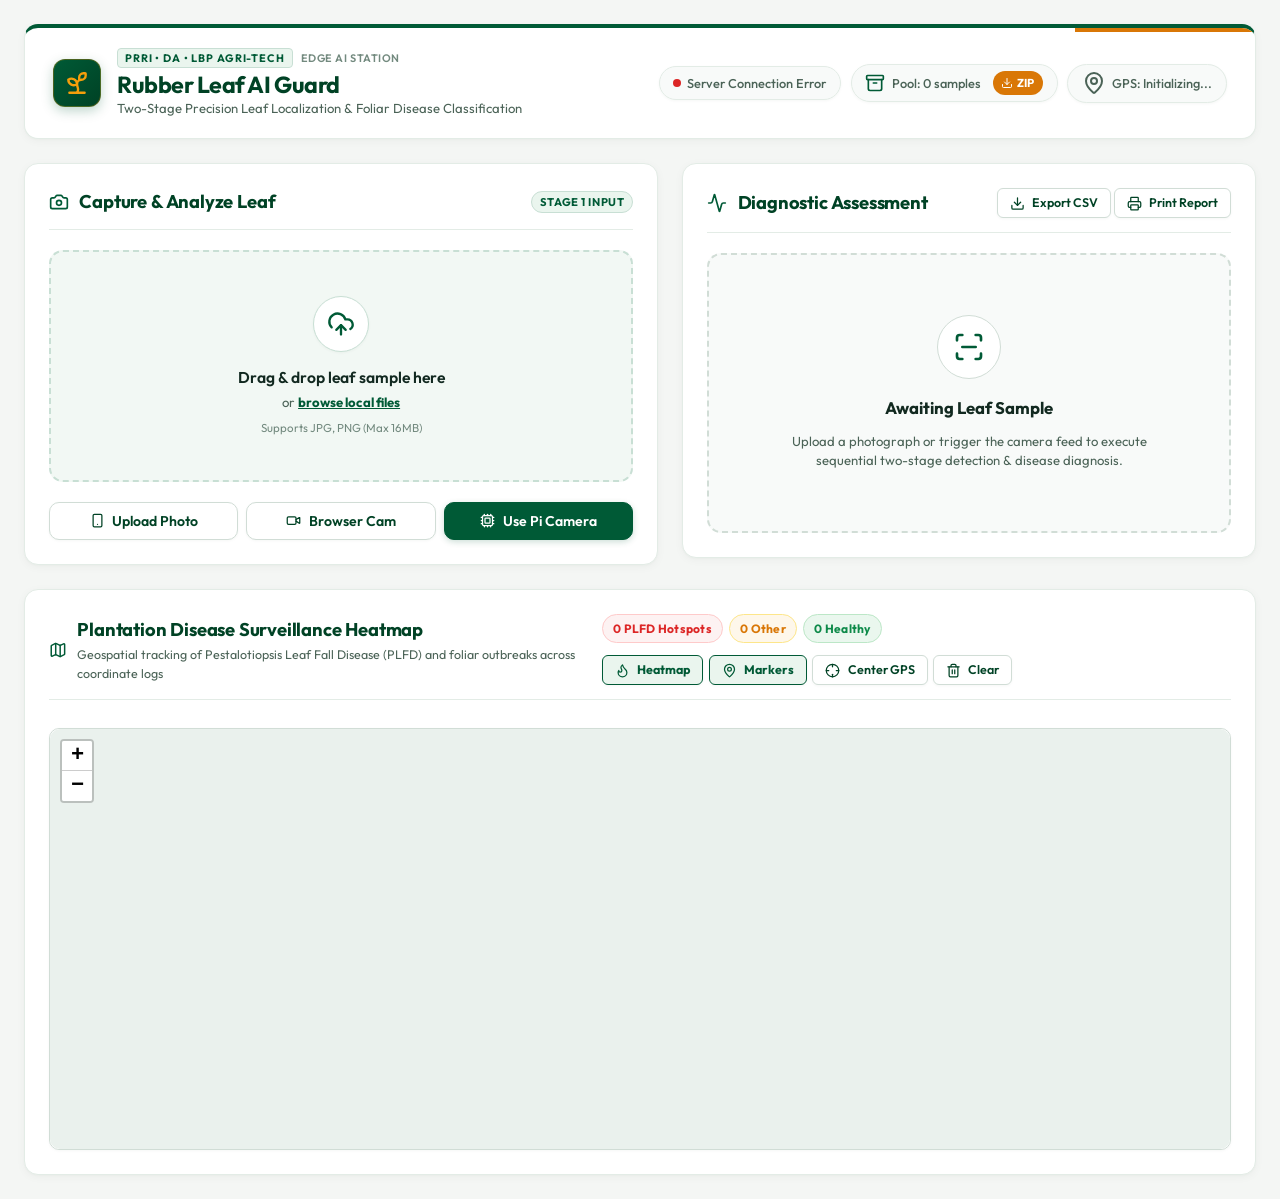
==== commit 1cc01b82: "feat(dashboard): add in-dashboard capture review deck with save and discard for model refinement" ====
--- a/templates/index.html
+++ b/templates/index.html
@@ -34,6 +34,13 @@
                     <span class="status-indicator" id="system-status-indicator"></span>
                     <span id="system-status-text">Checking model weights...</span>
                 </div>
+                <div class="status-chip" id="dataset-status-pill" title="Collected samples for model refinement">
+                    <i data-lucide="archive" class="icon-accent"></i>
+                    <span id="dataset-status-text">Pool: 0 samples</span>
+                    <a href="/api/dataset/download_zip" class="dataset-zip-link" id="downloadDatasetZipBtn" title="Download refinement dataset as ZIP" download>
+                        <i data-lucide="download"></i> ZIP
+                    </a>
+                </div>
                 <div class="status-chip" id="gps-status-pill">
                     <i data-lucide="map-pin" id="gps-status-icon"></i>
                     <span id="gps-status-text">GPS: Initializing...</span>
@@ -106,8 +113,11 @@
                         <button type="button" class="btn btn-secondary" id="togglePiAutoDetectBtn">
                             <i data-lucide="play"></i> Auto-Detect
                         </button>
-                        <button type="button" class="btn btn-primary" id="capturePiBtn">
-                            <i data-lucide="aperture"></i> Capture Sample
+                        <button type="button" class="btn btn-primary" id="capturePiReviewBtn" title="Capture snapshot to inspect, categorize, and save or discard">
+                            <i data-lucide="camera"></i> Capture &amp; Review
+                        </button>
+                        <button type="button" class="btn btn-secondary" id="capturePiBtn" title="Direct two-stage AI diagnosis">
+                            <i data-lucide="zap"></i> Instant AI
                         </button>
                         <button type="button" class="btn btn-outline-danger" id="stopPiCameraBtn">
                             Close Feed
@@ -139,11 +149,105 @@
                         <button type="button" class="btn btn-secondary" id="toggleLiveDetectBtn">
                             <i data-lucide="play"></i> Auto-Detect
                         </button>
-                        <button type="button" class="btn btn-primary" id="captureBtn">
-                            <i data-lucide="aperture"></i> Capture Leaf
+                        <button type="button" class="btn btn-primary" id="captureReviewBtn" title="Capture snapshot to inspect, categorize, and save or discard">
+                            <i data-lucide="camera"></i> Capture &amp; Review
+                        </button>
+                        <button type="button" class="btn btn-secondary" id="captureBtn" title="Direct two-stage AI diagnosis">
+                            <i data-lucide="zap"></i> Instant AI
                         </button>
                         <button type="button" class="btn btn-outline-danger" id="stopCameraBtn">
                             Cancel
+                        </button>
+                    </div>
+                </div>
+
+                <!-- In-Dashboard Refinement Review Deck: Capture -> Save or Discard -->
+                <div class="refinement-deck hidden" id="refinementDeck">
+                    <div class="refinement-header">
+                        <div class="refinement-header-text">
+                            <div class="refinement-badge-tag">
+                                <i data-lucide="sparkles"></i> Model Refinement Collector
+                            </div>
+                            <h3>Review Snapshot</h3>
+                            <p class="section-subtext">Inspect the captured frame. Categorize and save it to the training pool, or discard and retake.</p>
+                        </div>
+                        <span class="refinement-counter-badge" id="refinementCategoryCounter">Selected: Leaf Sample</span>
+                    </div>
+
+                    <!-- Snapshot Display Frame -->
+                    <div class="refinement-preview-card">
+                        <img id="refinementPreviewImg" src="" alt="Snapshot for Dataset Refinement">
+                        <div class="refinement-preview-meta" id="refinementPreviewMeta">
+                            <span id="refinementMetaRes">1280 &times; 720</span>
+                            <span class="meta-dot">&bull;</span>
+                            <span id="refinementMetaTime">Just captured</span>
+                        </div>
+                    </div>
+
+                    <!-- Interactive Category Selector -->
+                    <div class="refinement-selector-group">
+                        <label class="refinement-label">Choose Target Refinement Category:</label>
+                        <div class="category-chips-grid">
+                            <button type="button" class="refinement-chip active" data-category="stage1_leaf">
+                                <span class="chip-emoji">🌿</span>
+                                <div class="chip-text-group">
+                                    <strong class="chip-heading">Stage 1: Leaf Sample</strong>
+                                    <span class="chip-detail">Positive scene for detector</span>
+                                </div>
+                            </button>
+                            <button type="button" class="refinement-chip" data-category="stage1_bg">
+                                <span class="chip-emoji">🪵</span>
+                                <div class="chip-text-group">
+                                    <strong class="chip-heading">Stage 1: Background Neg</strong>
+                                    <span class="chip-detail">Suppress false-positives</span>
+                                </div>
+                            </button>
+                            <button type="button" class="refinement-chip" data-category="stage2_healthy">
+                                <span class="chip-emoji">🟢</span>
+                                <div class="chip-text-group">
+                                    <strong class="chip-heading">Stage 2: Healthy Leaf</strong>
+                                    <span class="chip-detail">Normal rubber foliage</span>
+                                </div>
+                            </button>
+                            <button type="button" class="refinement-chip" data-category="stage2_plfd">
+                                <span class="chip-emoji">🔴</span>
+                                <div class="chip-text-group">
+                                    <strong class="chip-heading">Stage 2: PLFD Fungal</strong>
+                                    <span class="chip-detail">Pestalotiopsis leaf fall</span>
+                                </div>
+                            </button>
+                            <button type="button" class="refinement-chip" data-category="stage2_other">
+                                <span class="chip-emoji">🟠</span>
+                                <div class="chip-text-group">
+                                    <strong class="chip-heading">Stage 2: Other Foliar</strong>
+                                    <span class="chip-detail">Anthracnose, Corynespora</span>
+                                </div>
+                            </button>
+                        </div>
+                    </div>
+
+                    <!-- Action Toolbar: Save, Discard, or Run AI -->
+                    <div class="refinement-actions-bar">
+                        <button type="button" class="btn btn-outline-danger" id="discardRefinementBtn" title="Discard this image and return to camera viewfinder">
+                            <i data-lucide="trash-2"></i> Discard &amp; Retake
+                        </button>
+                        <button type="button" class="btn btn-secondary" id="diagnoseRefinementBtn" title="Run 2-stage AI detection & diagnosis on this frame">
+                            <i data-lucide="cpu"></i> Run AI Diagnosis
+                        </button>
+                        <button type="button" class="btn btn-primary" id="saveRefinementBtn" title="Save this sample directly to the model refinement dataset">
+                            <i data-lucide="check-circle-2"></i> Save to Refinement Pool
+                        </button>
+                    </div>
+
+                    <!-- Confirmation Toast / Alert -->
+                    <div class="refinement-status-alert hidden" id="refinementStatusAlert">
+                        <i data-lucide="check-circle" class="alert-icon"></i>
+                        <div class="alert-text">
+                            <strong id="refinementAlertTitle">Sample Saved!</strong>
+                            <span id="refinementAlertDesc">Saved to dataset refinement pool.</span>
+                        </div>
+                        <button type="button" class="btn btn-sm btn-primary" id="refinementNextShotBtn">
+                            <i data-lucide="camera"></i> Take Another Shot
                         </button>
                     </div>
                 </div>
--- a/static/style.css
+++ b/static/style.css
@@ -1147,6 +1147,248 @@
 }
 
 /* ==========================================================================
+/* ==========================================================================
+   Dataset Refinement Header Pill & ZIP Download Link
+   ========================================================================== */
+.dataset-zip-link {
+    display: inline-flex;
+    align-items: center;
+    gap: 0.25rem;
+    padding: 0.2rem 0.55rem;
+    background: var(--lbp-gold);
+    color: #ffffff;
+    border-radius: var(--radius-full);
+    font-size: 0.72rem;
+    font-weight: 700;
+    text-decoration: none;
+    transition: all 0.15s ease;
+    margin-left: 0.35rem;
+}
+
+.dataset-zip-link:hover {
+    background: var(--lbp-green);
+    transform: translateY(-1px);
+}
+
+.dataset-zip-link svg {
+    width: 12px;
+    height: 12px;
+}
+
+/* ==========================================================================
+   In-Dashboard Refinement Review Deck (Capture -> Save or Discard)
+   ========================================================================== */
+.refinement-deck {
+    display: flex;
+    flex-direction: column;
+    gap: 1rem;
+    background: var(--surface-card);
+    border: 1.5px solid var(--lbp-green-border);
+    border-radius: var(--radius-lg);
+    padding: 1.25rem;
+    box-shadow: 0 4px 18px rgba(0, 90, 54, 0.08);
+    animation: fadeIn 0.25s ease-out;
+}
+
+.refinement-header {
+    display: flex;
+    justify-content: space-between;
+    align-items: flex-start;
+    gap: 1rem;
+    border-bottom: 1px solid var(--border-light);
+    padding-bottom: 0.85rem;
+}
+
+.refinement-badge-tag {
+    display: inline-flex;
+    align-items: center;
+    gap: 0.35rem;
+    font-size: 0.72rem;
+    font-weight: 700;
+    text-transform: uppercase;
+    letter-spacing: 0.05em;
+    color: var(--lbp-gold);
+    background: var(--lbp-gold-tint);
+    border: 1px solid var(--lbp-gold-border);
+    padding: 2px 8px;
+    border-radius: var(--radius-full);
+    margin-bottom: 0.35rem;
+}
+
+.refinement-badge-tag svg {
+    width: 12px;
+    height: 12px;
+}
+
+.refinement-counter-badge {
+    font-size: 0.78rem;
+    font-weight: 700;
+    color: var(--lbp-green);
+    background: var(--lbp-green-tint);
+    border: 1px solid var(--lbp-green-border);
+    padding: 4px 10px;
+    border-radius: var(--radius-full);
+    white-space: nowrap;
+}
+
+.refinement-preview-card {
+    position: relative;
+    border-radius: var(--radius-md);
+    overflow: hidden;
+    background: #0b1410;
+    border: 1px solid var(--border-medium);
+    max-height: 480px;
+    display: flex;
+    align-items: center;
+    justify-content: center;
+}
+
+.refinement-preview-card img {
+    max-width: 100%;
+    max-height: 480px;
+    object-fit: contain;
+    display: block;
+}
+
+.refinement-preview-meta {
+    position: absolute;
+    bottom: 10px;
+    left: 10px;
+    background: rgba(15, 36, 27, 0.85);
+    backdrop-filter: blur(6px);
+    -webkit-backdrop-filter: blur(6px);
+    border: 1px solid rgba(255, 255, 255, 0.15);
+    border-radius: var(--radius-sm);
+    padding: 3px 8px;
+    font-size: 0.72rem;
+    font-family: var(--font-mono);
+    color: #ffffff;
+    display: flex;
+    align-items: center;
+    gap: 0.4rem;
+}
+
+.meta-dot {
+    color: var(--lbp-gold-bright);
+}
+
+.refinement-selector-group {
+    display: flex;
+    flex-direction: column;
+    gap: 0.5rem;
+}
+
+.refinement-label {
+    font-size: 0.82rem;
+    font-weight: 700;
+    color: var(--text-primary);
+    text-transform: uppercase;
+    letter-spacing: 0.04em;
+}
+
+.category-chips-grid {
+    display: grid;
+    grid-template-columns: repeat(auto-fit, minmax(170px, 1fr));
+    gap: 0.5rem;
+}
+
+.refinement-chip {
+    display: flex;
+    align-items: center;
+    gap: 0.65rem;
+    padding: 0.65rem 0.85rem;
+    background: var(--surface-subtle);
+    border: 1.5px solid var(--border-medium);
+    border-radius: var(--radius-md);
+    cursor: pointer;
+    text-align: left;
+    transition: all 0.18s cubic-bezier(0.16, 1, 0.3, 1);
+    font-family: var(--font-sans);
+}
+
+.refinement-chip:hover {
+    background: var(--lbp-green-subtle);
+    border-color: var(--lbp-green);
+    transform: translateY(-1px);
+}
+
+.refinement-chip.active {
+    background: var(--lbp-green-tint);
+    border-color: var(--lbp-green);
+    box-shadow: 0 0 0 1px var(--lbp-green), 0 2px 8px rgba(0, 90, 54, 0.15);
+}
+
+.chip-emoji {
+    font-size: 1.25rem;
+    line-height: 1;
+}
+
+.chip-text-group {
+    display: flex;
+    flex-direction: column;
+    overflow: hidden;
+}
+
+.chip-heading {
+    font-size: 0.82rem;
+    color: var(--text-primary);
+    font-weight: 700;
+    line-height: 1.2;
+}
+
+.chip-detail {
+    font-size: 0.7rem;
+    color: var(--text-secondary);
+    line-height: 1.2;
+    margin-top: 2px;
+}
+
+.refinement-actions-bar {
+    display: flex;
+    gap: 0.65rem;
+    justify-content: flex-end;
+    flex-wrap: wrap;
+    border-top: 1px solid var(--border-light);
+    padding-top: 0.85rem;
+}
+
+.refinement-status-alert {
+    display: flex;
+    align-items: center;
+    justify-content: space-between;
+    gap: 0.75rem;
+    background: var(--status-healthy-bg);
+    border: 1px solid var(--status-healthy-border);
+    border-left: 4px solid var(--status-healthy);
+    border-radius: var(--radius-md);
+    padding: 0.75rem 1rem;
+    animation: fadeIn 0.2s ease-out;
+}
+
+.refinement-status-alert .alert-icon {
+    width: 22px;
+    height: 22px;
+    color: var(--status-healthy);
+    flex-shrink: 0;
+}
+
+.refinement-status-alert .alert-text {
+    display: flex;
+    flex-direction: column;
+    flex-grow: 1;
+}
+
+.refinement-status-alert strong {
+    font-size: 0.85rem;
+    color: var(--lbp-green-dark);
+}
+
+.refinement-status-alert span {
+    font-size: 0.78rem;
+    color: var(--text-secondary);
+}
+
+/* ==========================================================================
    Smartphone & Mobile Responsive Tuning
    ========================================================================== */
 @media (max-width: 768px) {
@@ -1168,6 +1410,8 @@
     .header-status-group {
         width: 100%;
         justify-content: space-between;
+        flex-wrap: wrap;
+        gap: 0.5rem;
     }
 
     .card {
@@ -1180,6 +1424,18 @@
     }
 
     .camera-actions-panel .btn {
+        width: 100%;
+    }
+
+    .category-chips-grid {
+        grid-template-columns: 1fr;
+    }
+
+    .refinement-actions-bar {
+        flex-direction: column;
+    }
+
+    .refinement-actions-bar .btn {
         width: 100%;
     }
 
